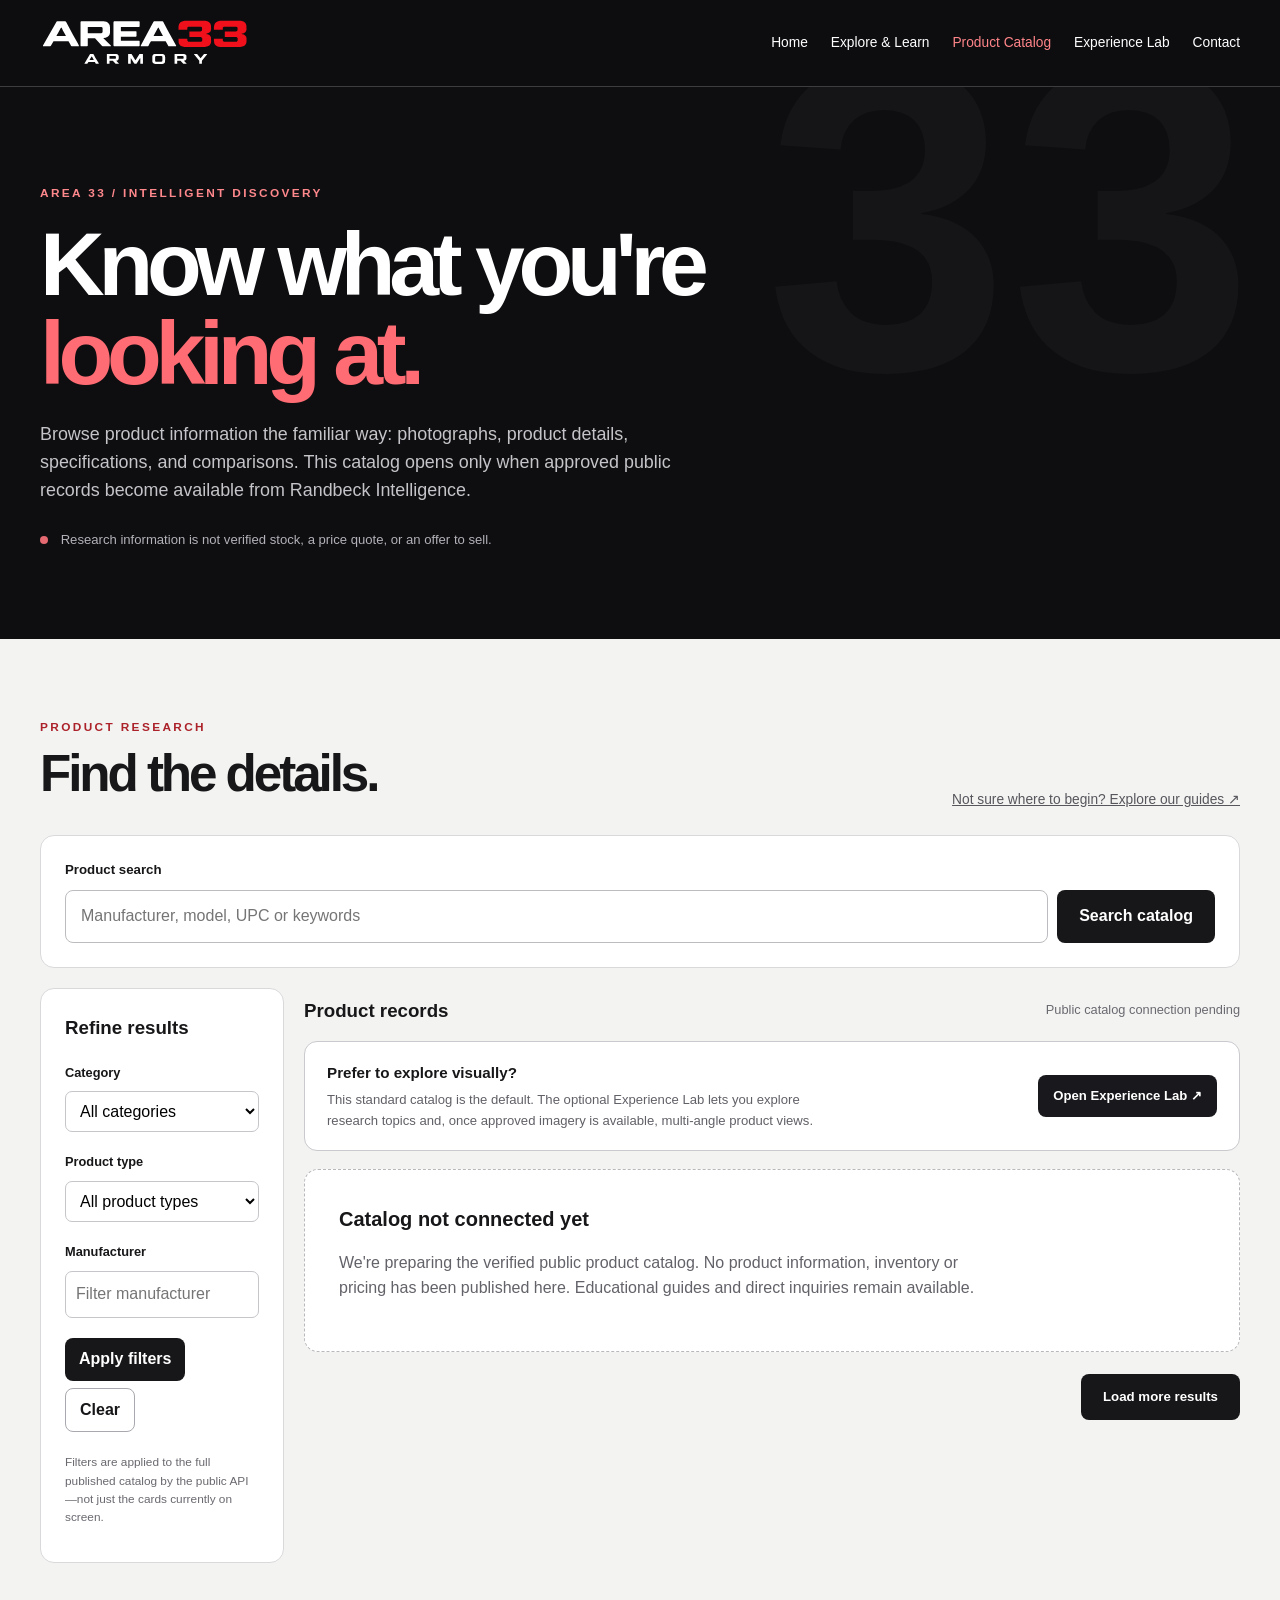
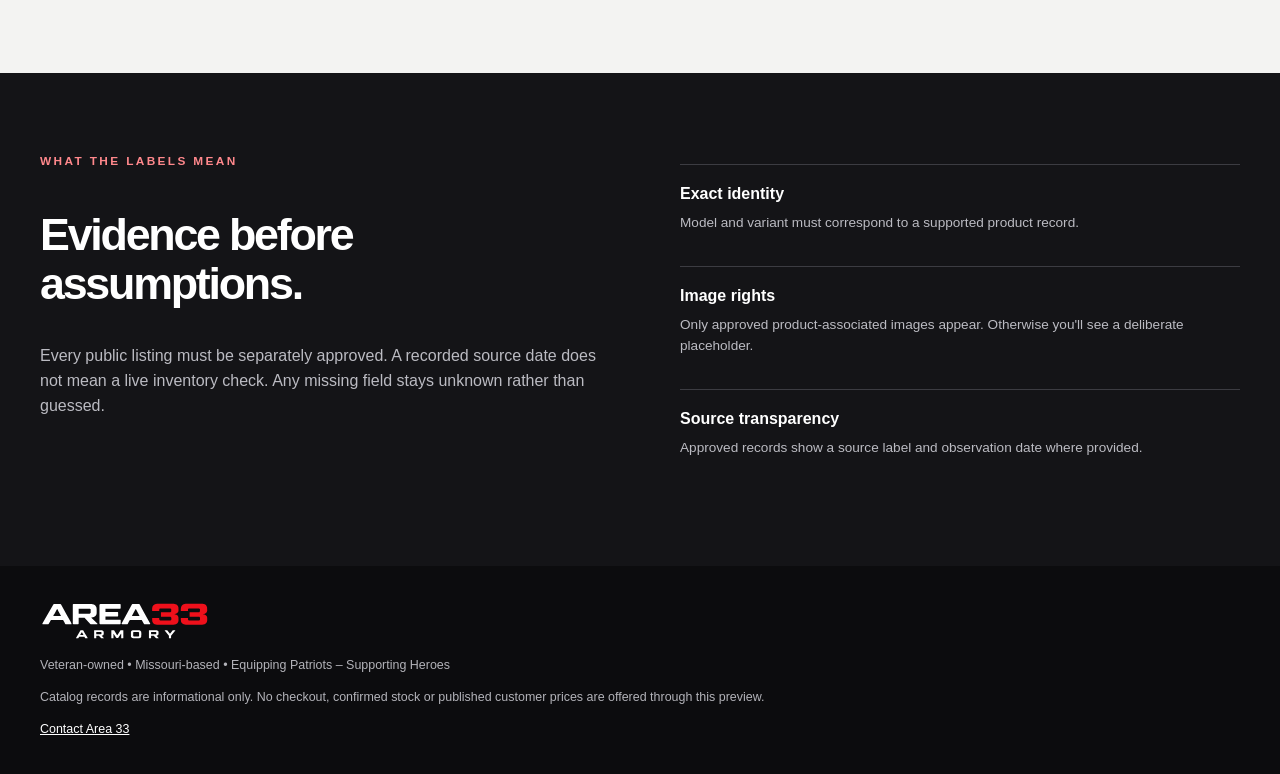
==== catalog.html @ 64154aa4 "Keep standard catalog default and make Experience Lab opt-in" ====
<!doctype html>
<html lang="en"><head><meta charset="utf-8"><meta name="viewport" content="width=device-width, initial-scale=1"><meta name="theme-color" content="#101013"><meta name="description" content="Area 33 Armory product catalog preview. Public product information will appear after source verification and approval."><title>Product Catalog | Area 33 Armory</title>
<link rel="stylesheet" href="assets/catalog.css"></head><body>
<a class="skip" href="#main">Skip to catalog</a>
<header class="site-header"><div class="shell nav"><a href="index.html" aria-label="Area 33 Armory home"><img src="assets/area33-logo-dark.svg" alt="Area 33 Armory" width="210" height="50"></a><nav aria-label="Primary"><a href="index.html">Home</a><a href="explore.html">Explore & Learn</a><a href="catalog.html" aria-current="page">Product Catalog</a><a href="experience-lab.html">Experience Lab</a><a href="index.html#contact">Contact</a></nav></div></header>
<main id="main"><section class="intro"><div class="shell"><span class="kicker">AREA 33 / INTELLIGENT DISCOVERY</span><h1>Know what you're <em>looking at.</em></h1><p>Browse product information the familiar way: photographs, product details, specifications, and comparisons. This catalog opens only when approved public records become available from Randbeck Intelligence.</p><div class="intro-foot"><span class="dot"></span> Research information is not verified stock, a price quote, or an offer to sell.</div></div></section>
<section class="shell workspace" aria-labelledby="browse-title"><div class="section-heading"><div><span class="kicker dark">PRODUCT RESEARCH</span><h2 id="browse-title">Find the details.</h2></div><a href="explore.html">Not sure where to begin? Explore our guides ↗</a></div>
<form id="catalog-form" class="search" role="search"><label for="query">Product search</label><div class="search-line"><input id="query" name="query" type="search" placeholder="Manufacturer, model, UPC or keywords" autocomplete="off"><button type="submit">Search catalog</button></div></form>
<div class="layout"><aside class="filters" aria-label="Catalog filters"><h3>Refine results</h3><label for="category">Category</label><select id="category"><option value="">All categories</option></select><label for="product-type">Product type</label><select id="product-type"><option value="">All product types</option><option value="complete">Complete product</option><option value="part">Part</option><option value="accessory">Accessory</option><option value="ammunition">Ammunition</option><option value="other">Other</option></select><label for="brand">Manufacturer</label><input id="brand" placeholder="Filter manufacturer"><div class="filter-actions"><button id="apply" type="button">Apply filters</button><button id="clear" type="button" class="plain">Clear</button></div><p class="tiny">Filters are applied to the full published catalog by the public API—not just the cards currently on screen.</p></aside>
<div class="results"><div class="result-top"><h3>Product records</h3><span id="coverage" class="muted">Connection pending</span></div>
<div class="mode-offer" aria-label="Optional interactive experience"><div><strong>Prefer to explore visually?</strong><p>This standard catalog is the default. The optional Experience Lab lets you explore research topics and, once approved imagery is available, multi-angle product views.</p></div><a href="experience-lab.html">Open Experience Lab ↗</a></div><div id="message" class="message" role="status" aria-live="polite"><strong>Catalog not connected yet</strong><p>Our product research interface is being prepared. No verified public catalog is available here yet. You can still explore educational guides or contact Area 33 with a product question.</p><a href="explore.html">Explore guides →</a></div>
<div id="grid" class="cards" aria-live="polite" hidden></div><div id="pagination" class="pagination" hidden><span id="page-label"></span><button id="next" type="button">Load more results</button></div></div></div>
</section><section id="compare" class="compare-section" hidden aria-labelledby="compare-title"><div class="shell"><div class="section-heading"><div><span class="kicker dark">FACTS SIDE BY SIDE</span><h2 id="compare-title">Compare products</h2></div><button id="reset-compare" type="button" class="plain">Clear comparison</button></div><div id="compare-content" class="compare-wrap" tabindex="0"></div></div></section>
<section class="trust"><div class="shell trust-grid"><div><span class="kicker">WHAT THE LABELS MEAN</span><h2>Evidence before assumptions.</h2><p>Every public listing must be separately approved. A recorded source date does not mean a live inventory check. Any missing field stays unknown rather than guessed.</p></div><div class="trust-points"><p><strong>Exact identity</strong><span>Model and variant must correspond to a supported product record.</span></p><p><strong>Image rights</strong><span>Only approved product-associated images appear. Otherwise you'll see a deliberate placeholder.</span></p><p><strong>Source transparency</strong><span>Approved records show a source label and observation date where provided.</span></p></div></div></section></main>
<dialog id="detail-dialog" aria-labelledby="detail-title"><div class="dialog-top"><span class="kicker dark">PRODUCT RESEARCH RECORD</span><button id="close-detail" type="button" aria-label="Close product detail">×</button></div><div id="detail-content"></div></dialog>
<footer><div class="shell"><img src="assets/area33-logo-dark.svg" alt="Area 33 Armory" width="170" height="41"><p>Veteran-owned • Missouri-based • Equipping Patriots – Supporting Heroes</p><p>Catalog records are informational only. No checkout, confirmed stock or published customer prices are offered through this preview.</p><a href="index.html#contact">Contact Area 33</a></div></footer>
<script src="assets/catalog.js" defer></script></body></html>
---- assets/catalog.css ----
:root{--bg:#f3f3f2;--ink:#171719;--muted:#696970;--line:#d9d9db;--red:#c72e34}*{box-sizing:border-box}body{margin:0;background:var(--bg);color:var(--ink);font:16px/1.55 Inter,"Segoe UI",Arial,sans-serif}a{color:inherit}button,input,select{font:inherit}button{cursor:pointer}button:disabled{cursor:not-allowed;opacity:.5}a:focus-visible,button:focus-visible,input:focus-visible,select:focus-visible{outline:3px solid var(--red);outline-offset:3px}.shell{width:min(1200px,calc(100% - 44px));margin:auto}.skip{position:absolute;top:-100px;z-index:100;background:#fff;padding:12px}.skip:focus{top:8px}.site-header{background:#0d0d10;color:#fff;border-bottom:1px solid #3d3d40}.nav{min-height:86px;display:flex;gap:24px;align-items:center;justify-content:space-between}.nav img{display:block;width:210px;height:auto}.nav nav{display:flex;gap:23px;flex-wrap:wrap;font-size:.86rem}.nav nav a{text-decoration:none}.nav nav a:hover,.nav nav a[aria-current=page]{color:#ff8589}.intro{background:#0e0e11;color:#fff;position:relative;overflow:hidden}.intro:after{content:"33";position:absolute;right:2%;top:-90px;color:#ffffff07;font-size:440px;line-height:1;font-weight:900;pointer-events:none}.intro .shell{position:relative;z-index:1;padding:93px 0 88px}.kicker{color:#ff888c;letter-spacing:.2em;font-size:.74rem;font-weight:850}.kicker.dark{color:#ac222a}.intro h1{font-size:clamp(3.4rem,7vw,6.8rem);line-height:1;letter-spacing:-.07em;margin:15px 0 22px;max-width:850px}.intro em{font-style:normal;color:#ff6c73}.intro p{color:#c5c5c9;max-width:660px;font-size:1.12rem}.intro-foot{font-size:.82rem;color:#b2b2b8;margin-top:26px}.dot{display:inline-block;width:8px;height:8px;border-radius:50%;background:#e56971;margin-right:9px}.workspace{padding:75px 0 110px}.section-heading{display:flex;justify-content:space-between;align-items:end;gap:28px;margin-bottom:25px}.section-heading h2{font-size:clamp(2rem,4vw,3.4rem);letter-spacing:-.06em;line-height:1.05;margin:9px 0}.section-heading>a{color:#56565c;font-size:.86rem;text-align:right}.search{padding:24px;background:#fff;border:1px solid var(--line);border-radius:14px;margin-bottom:20px}.search label{font-size:.83rem;font-weight:750;display:block;margin-bottom:9px}.search-line{display:flex;gap:9px}.search input{flex:1;min-width:0;border:1px solid #bcbcc0;border-radius:8px;padding:13px 15px}.search button,.filter-actions button,.pagination button,.compare-button{border:0;border-radius:8px;background:var(--ink);color:#fff;padding:13px 22px;font-weight:720}.search button:hover,.filter-actions button:hover,.pagination button:hover,.compare-button:hover{background:#3b3b41}.layout{display:grid;grid-template-columns:244px 1fr;align-items:start;gap:20px}.filters{display:grid;gap:9px;background:#fff;border:1px solid var(--line);border-radius:14px;padding:24px}.filters h3{margin:0 0 12px}.filters label{font-size:.8rem;font-weight:750}.filters select,.filters input{min-width:0;width:100%;border:1px solid #c5c5ca;border-radius:7px;padding:10px;background:#fff;margin-bottom:11px}.filter-actions{display:flex;flex-wrap:wrap;gap:7px}.filter-actions button{padding:9px 14px}.plain{border:1px solid #a8a8ae!important;border-radius:8px;background:transparent!important;color:inherit!important;padding:9px 14px}.tiny{font-size:.74rem;color:var(--muted)}.results{min-width:0}.result-top{display:flex;gap:14px;justify-content:space-between;align-items:center;padding:8px 0 16px}.result-top h3{margin:0}.muted{color:var(--muted);font-size:.8rem}.message{padding:34px;border:1px dashed #b7b7bc;border-radius:14px;background:#fff}.message strong{font-size:1.25rem}.message p{color:#626269;max-width:650px}.message a{font-weight:750;text-underline-offset:4px}.cards{display:grid;grid-template-columns:repeat(2,minmax(0,1fr));gap:17px}.product-card{border:1px solid var(--line);border-radius:14px;background:#fff;overflow:hidden;display:flex;flex-direction:column}.product-media{min-height:235px;background:linear-gradient(120deg,#242429,#111116);display:grid;place-items:center;position:relative}.product-media img{width:100%;height:235px;object-fit:contain;display:block}.product-media .placeholder{color:#dadade;text-align:center;font-weight:800;letter-spacing:.1em;font-size:1.1rem;padding:40px}.product-media small{position:absolute;bottom:11px;left:13px;font-size:.66rem;background:#121217e5;color:#fff;padding:5px 8px;border-radius:4px}.product-info{padding:23px;display:flex;flex:1;flex-direction:column}.product-info .type{font-size:.69rem;text-transform:uppercase;letter-spacing:.12em;color:#ae262e;font-weight:850}.product-info h4{font-size:1.25rem;line-height:1.22;margin:9px 0}.product-info .specs{font-size:.82rem;color:#55555a}.product-info .source{font-size:.75rem;color:#707077;margin-top:auto;padding-top:16px}.product-actions{display:flex;gap:8px;flex-wrap:wrap;margin-top:14px}.product-actions button{background:#161619;color:#fff;border:1px solid #161619;border-radius:7px;padding:9px 12px;font-size:.81rem}.product-actions button.secondary{background:#fff;color:#161619;border-color:#b4b4ba}.pagination{display:flex;align-items:center;justify-content:space-between;margin-top:22px;font-size:.83rem;gap:18px}.compare-section{padding:70px 0;background:#e7e7e8}.compare-wrap{overflow-x:auto;background:#fff;border-radius:13px;border:1px solid #cacacf}.compare-wrap table{border-collapse:collapse;width:100%;min-width:560px;font-size:.84rem}.compare-wrap td,.compare-wrap th{border-bottom:1px solid #e1e1e4;padding:14px;text-align:left;vertical-align:top}.compare-wrap th{background:#f4f4f4}.trust{background:#141417;color:#fff;padding:75px 0}.trust-grid{display:grid;grid-template-columns:1fr 1fr;gap:80px}.trust h2{font-size:clamp(2rem,3.5vw,3rem);line-height:1.08;letter-spacing:-.05em}.trust p{color:#bbbbc2}.trust-points p{border-top:1px solid #3c3c42;padding:17px 0;display:grid;gap:5px}.trust-points strong{color:#fff}.trust-points span{font-size:.85rem}footer{padding:35px 0;background:#0c0c0e;color:#b3b3b9;font-size:.78rem}footer img{display:block;margin-bottom:14px}footer a{color:#fff}dialog{border:0;border-radius:16px;width:min(720px,calc(100% - 26px));max-height:90vh;padding:28px;box-shadow:0 30px 100px #0008}dialog::backdrop{background:#000a}.dialog-top{display:flex;justify-content:space-between;align-items:center}.dialog-top button{border:1px solid #bcbcc0;border-radius:50%;background:#fff;font-size:1.5rem;width:40px;height:40px}.detail-list{display:grid;grid-template-columns:130px 1fr;gap:8px 15px}.detail-list dt{font-weight:750}.detail-list dd{margin:0}.detail-media{max-width:100%;max-height:310px;object-fit:contain;display:block;margin:15px auto}@media(max-width:900px){.layout{grid-template-columns:210px 1fr}.cards{grid-template-columns:1fr}.trust-grid{gap:30px}}@media(max-width:650px){.nav{padding:16px 0;flex-direction:column;align-items:start}.nav nav{gap:14px}.intro .shell{padding:62px 0}.intro h1{font-size:3.5rem}.section-heading{display:block}.section-heading>a{display:block;text-align:left;margin-top:14px}.workspace{padding:54px 0 75px}.layout,.trust-grid{grid-template-columns:1fr}.search-line{flex-direction:column}.cards{grid-template-columns:1fr}.filters{padding:19px}.detail-list{grid-template-columns:1fr}.detail-list dd{margin-bottom:10px}}@media(prefers-reduced-motion:reduce){*,*:before,*:after{scroll-behavior:auto!important}}
/* Default standard catalog with optional immersive entry */
.mode-offer{display:flex;gap:18px;align-items:center;justify-content:space-between;border:1px solid #c9c9ce;background:#fff;border-radius:13px;padding:19px 22px;margin-bottom:18px}.mode-offer strong{font-size:.95rem}.mode-offer p{margin:5px 0 0;font-size:.82rem;color:#606067;max-width:520px}.mode-offer>a{flex-shrink:0;background:#19191d;color:#fff;padding:11px 15px;text-decoration:none;border-radius:8px;font-weight:750;font-size:.82rem}.lab-product-link{display:inline-flex;align-items:center;border:1px solid #aaaab0;background:#fff;border-radius:7px;color:#19191d;text-decoration:none;padding:9px 12px;font-size:.81rem;font-weight:750}.lab-product-link:hover,.mode-offer>a:hover{outline:2px solid #bd2c35;outline-offset:2px}@media(max-width:660px){.mode-offer{flex-direction:column;align-items:flex-start}.mode-offer>a{width:100%;text-align:center}}
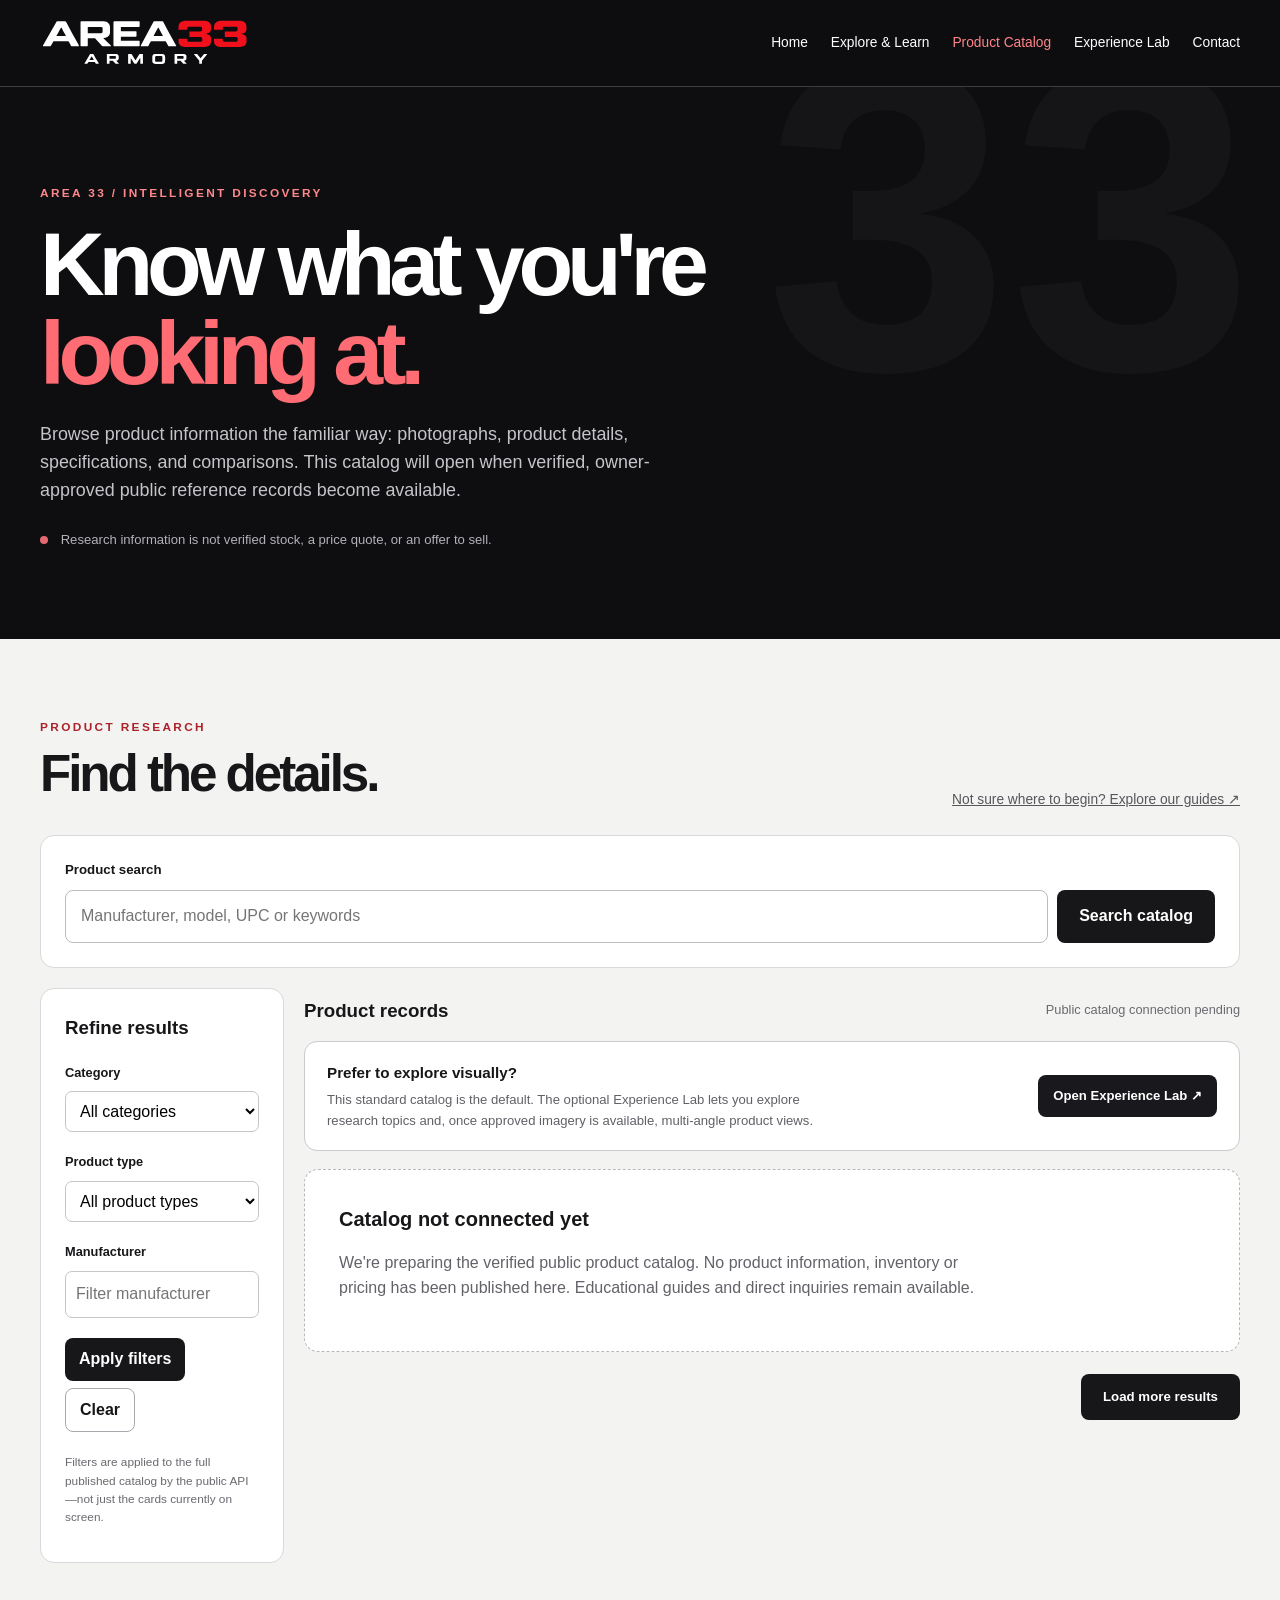
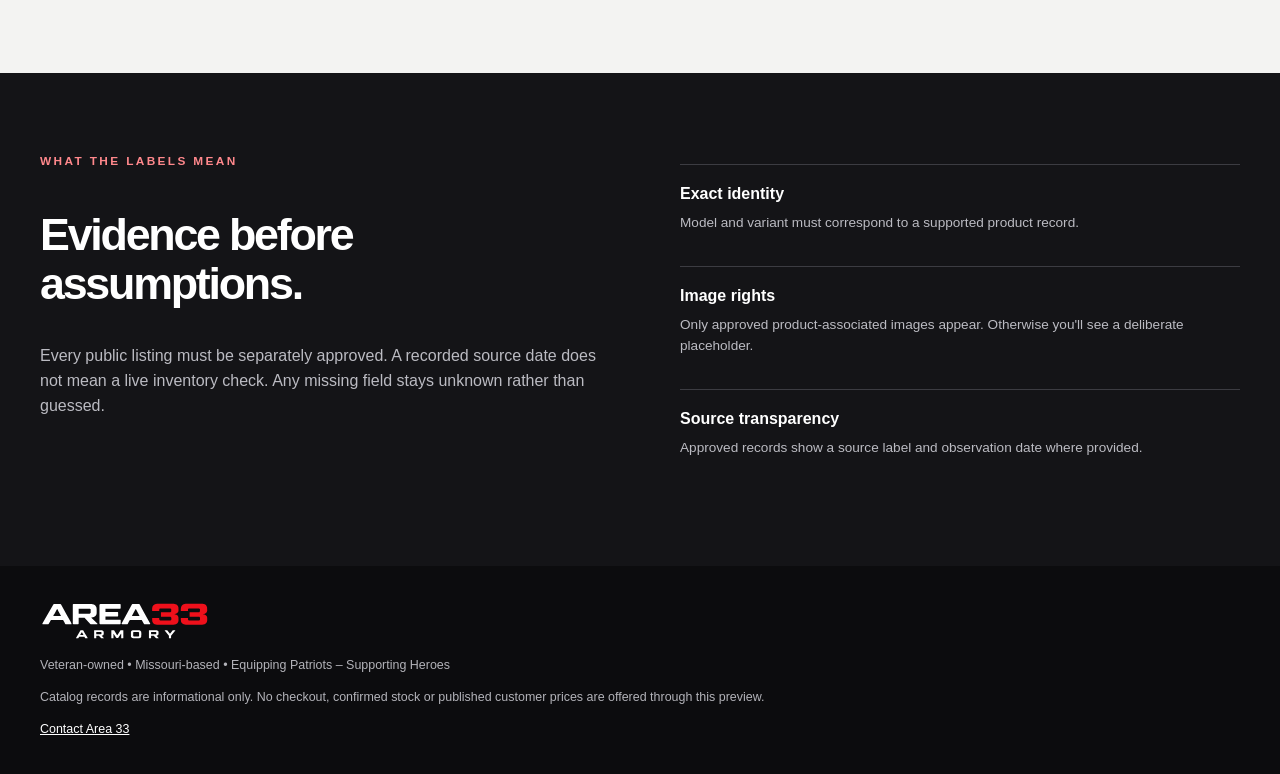
==== commit 5c77e868: "Area 33: build customer-facing GitHub site journey and contact page (development only)" ====
--- a/catalog.html
+++ b/catalog.html
@@ -2,16 +2,16 @@
 <html lang="en"><head><meta charset="utf-8"><meta name="viewport" content="width=device-width, initial-scale=1"><meta name="theme-color" content="#101013"><meta name="description" content="Area 33 Armory product catalog preview. Public product information will appear after source verification and approval."><title>Product Catalog | Area 33 Armory</title>
 <link rel="stylesheet" href="assets/catalog.css"></head><body>
 <a class="skip" href="#main">Skip to catalog</a>
-<header class="site-header"><div class="shell nav"><a href="index.html" aria-label="Area 33 Armory home"><img src="assets/area33-logo-dark.svg" alt="Area 33 Armory" width="210" height="50"></a><nav aria-label="Primary"><a href="index.html">Home</a><a href="explore.html">Explore & Learn</a><a href="catalog.html" aria-current="page">Product Catalog</a><a href="experience-lab.html">Experience Lab</a><a href="index.html#contact">Contact</a></nav></div></header>
-<main id="main"><section class="intro"><div class="shell"><span class="kicker">AREA 33 / INTELLIGENT DISCOVERY</span><h1>Know what you're <em>looking at.</em></h1><p>Browse product information the familiar way: photographs, product details, specifications, and comparisons. This catalog opens only when approved public records become available from Randbeck Intelligence.</p><div class="intro-foot"><span class="dot"></span> Research information is not verified stock, a price quote, or an offer to sell.</div></div></section>
+<header class="site-header"><div class="shell nav"><a href="index.html" aria-label="Area 33 Armory home"><img src="assets/area33-logo-dark.svg" alt="Area 33 Armory" width="210" height="50"></a><nav aria-label="Primary"><a href="index.html">Home</a><a href="explore.html">Explore & Learn</a><a href="catalog.html" aria-current="page">Product Catalog</a><a href="experience-lab.html">Experience Lab</a><a href="contact.html">Contact</a></nav></div></header>
+<main id="main"><section class="intro"><div class="shell"><span class="kicker">AREA 33 / INTELLIGENT DISCOVERY</span><h1>Know what you're <em>looking at.</em></h1><p>Browse product information the familiar way: photographs, product details, specifications, and comparisons. This catalog will open when verified, owner-approved public reference records become available.</p><div class="intro-foot"><span class="dot"></span> Research information is not verified stock, a price quote, or an offer to sell.</div></div></section>
 <section class="shell workspace" aria-labelledby="browse-title"><div class="section-heading"><div><span class="kicker dark">PRODUCT RESEARCH</span><h2 id="browse-title">Find the details.</h2></div><a href="explore.html">Not sure where to begin? Explore our guides ↗</a></div>
 <form id="catalog-form" class="search" role="search"><label for="query">Product search</label><div class="search-line"><input id="query" name="query" type="search" placeholder="Manufacturer, model, UPC or keywords" autocomplete="off"><button type="submit">Search catalog</button></div></form>
 <div class="layout"><aside class="filters" aria-label="Catalog filters"><h3>Refine results</h3><label for="category">Category</label><select id="category"><option value="">All categories</option></select><label for="product-type">Product type</label><select id="product-type"><option value="">All product types</option><option value="complete">Complete product</option><option value="part">Part</option><option value="accessory">Accessory</option><option value="ammunition">Ammunition</option><option value="other">Other</option></select><label for="brand">Manufacturer</label><input id="brand" placeholder="Filter manufacturer"><div class="filter-actions"><button id="apply" type="button">Apply filters</button><button id="clear" type="button" class="plain">Clear</button></div><p class="tiny">Filters are applied to the full published catalog by the public API—not just the cards currently on screen.</p></aside>
 <div class="results"><div class="result-top"><h3>Product records</h3><span id="coverage" class="muted">Connection pending</span></div>
 <div class="mode-offer" aria-label="Optional interactive experience"><div><strong>Prefer to explore visually?</strong><p>This standard catalog is the default. The optional Experience Lab lets you explore research topics and, once approved imagery is available, multi-angle product views.</p></div><a href="experience-lab.html">Open Experience Lab ↗</a></div><div id="message" class="message" role="status" aria-live="polite"><strong>Catalog not connected yet</strong><p>Our product research interface is being prepared. No verified public catalog is available here yet. You can still explore educational guides or contact Area 33 with a product question.</p><a href="explore.html">Explore guides →</a></div>
-<div id="grid" class="cards" aria-live="polite" hidden></div><div id="pagination" class="pagination" hidden><span id="page-label"></span><button id="next" type="button">Load more results</button></div></div></div>
+<p id="catalog-context" class="muted" hidden role="status"></p><div id="grid" class="cards" aria-live="polite" hidden></div><div id="pagination" class="pagination" hidden><span id="page-label"></span><button id="next" type="button">Load more results</button></div></div></div>
 </section><section id="compare" class="compare-section" hidden aria-labelledby="compare-title"><div class="shell"><div class="section-heading"><div><span class="kicker dark">FACTS SIDE BY SIDE</span><h2 id="compare-title">Compare products</h2></div><button id="reset-compare" type="button" class="plain">Clear comparison</button></div><div id="compare-content" class="compare-wrap" tabindex="0"></div></div></section>
 <section class="trust"><div class="shell trust-grid"><div><span class="kicker">WHAT THE LABELS MEAN</span><h2>Evidence before assumptions.</h2><p>Every public listing must be separately approved. A recorded source date does not mean a live inventory check. Any missing field stays unknown rather than guessed.</p></div><div class="trust-points"><p><strong>Exact identity</strong><span>Model and variant must correspond to a supported product record.</span></p><p><strong>Image rights</strong><span>Only approved product-associated images appear. Otherwise you'll see a deliberate placeholder.</span></p><p><strong>Source transparency</strong><span>Approved records show a source label and observation date where provided.</span></p></div></div></section></main>
 <dialog id="detail-dialog" aria-labelledby="detail-title"><div class="dialog-top"><span class="kicker dark">PRODUCT RESEARCH RECORD</span><button id="close-detail" type="button" aria-label="Close product detail">×</button></div><div id="detail-content"></div></dialog>
-<footer><div class="shell"><img src="assets/area33-logo-dark.svg" alt="Area 33 Armory" width="170" height="41"><p>Veteran-owned • Missouri-based • Equipping Patriots – Supporting Heroes</p><p>Catalog records are informational only. No checkout, confirmed stock or published customer prices are offered through this preview.</p><a href="index.html#contact">Contact Area 33</a></div></footer>
+<footer><div class="shell"><img src="assets/area33-logo-dark.svg" alt="Area 33 Armory" width="170" height="41"><p>Veteran-owned • Missouri-based • Equipping Patriots – Supporting Heroes</p><p>Catalog records are informational only. No checkout, confirmed stock or published customer prices are offered through this preview.</p><a href="contact.html">Contact Area 33</a></div></footer>
 <script src="assets/catalog.js" defer></script></body></html>
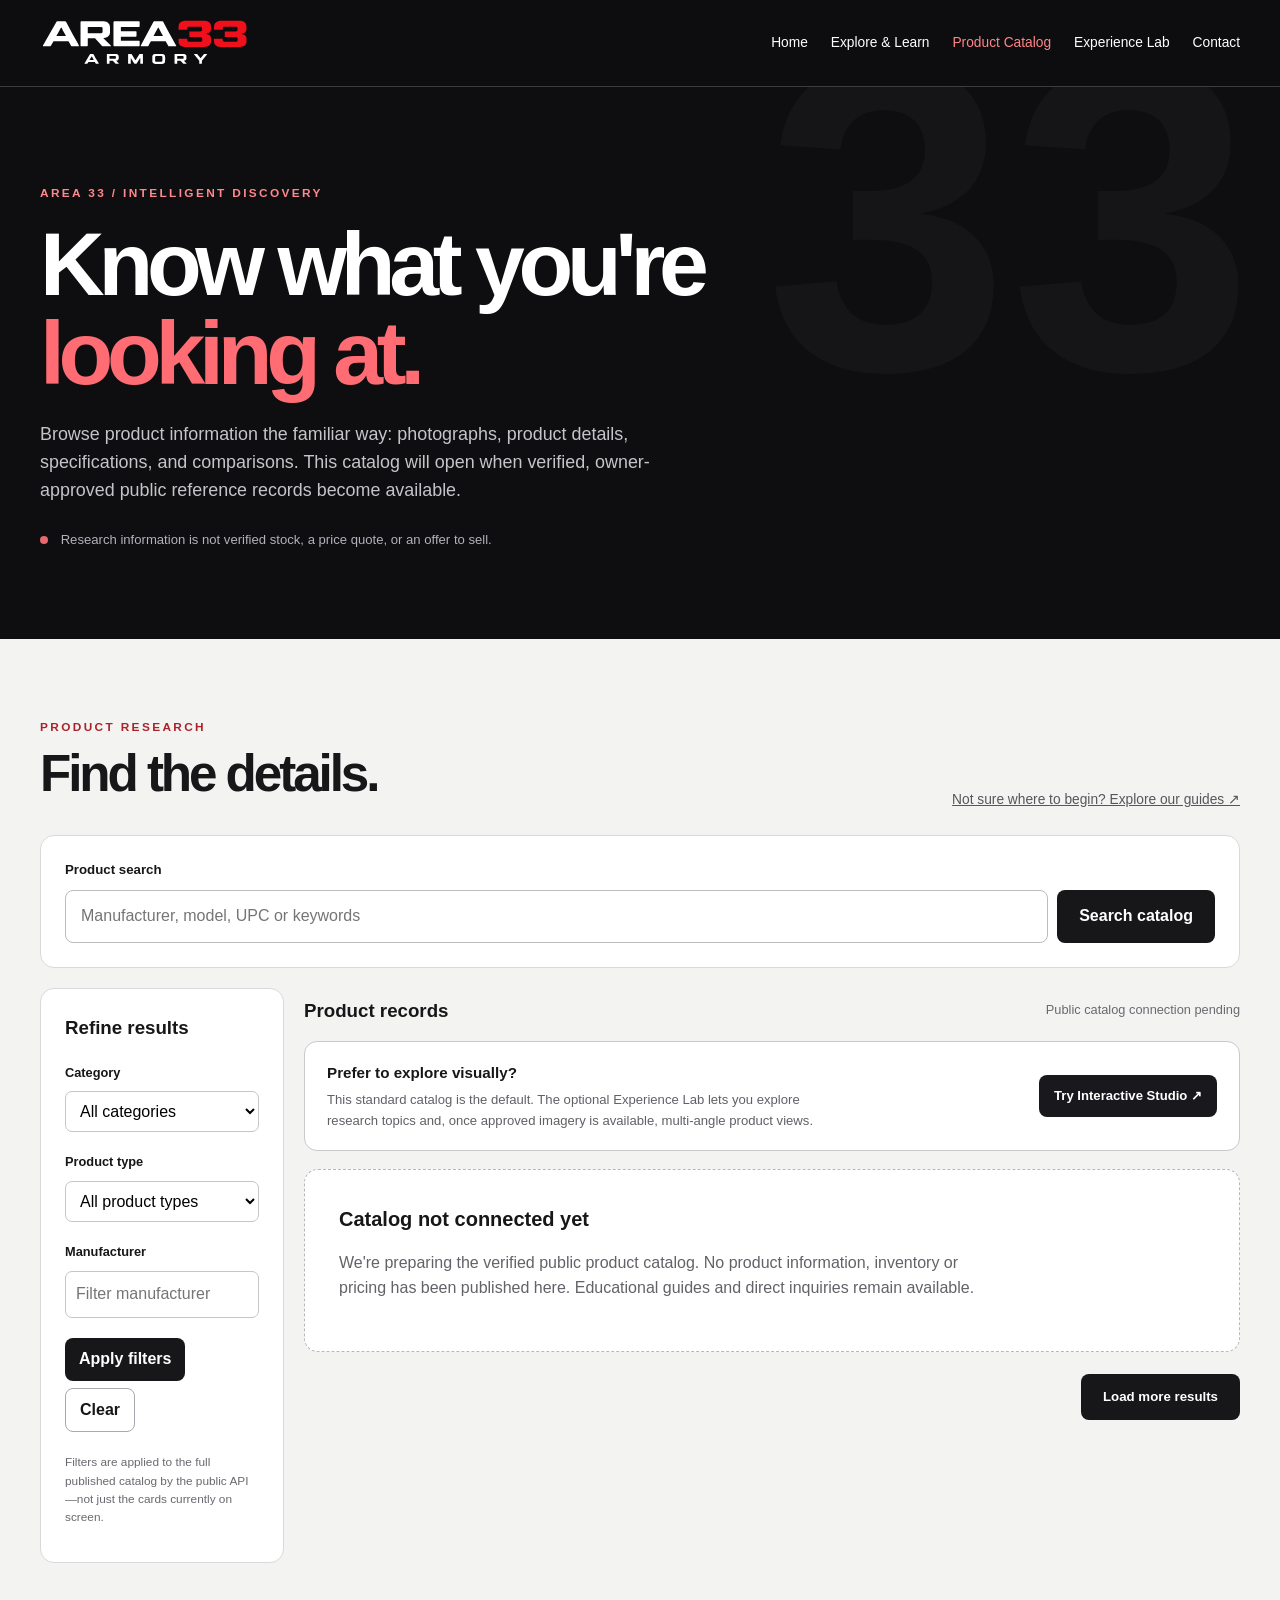
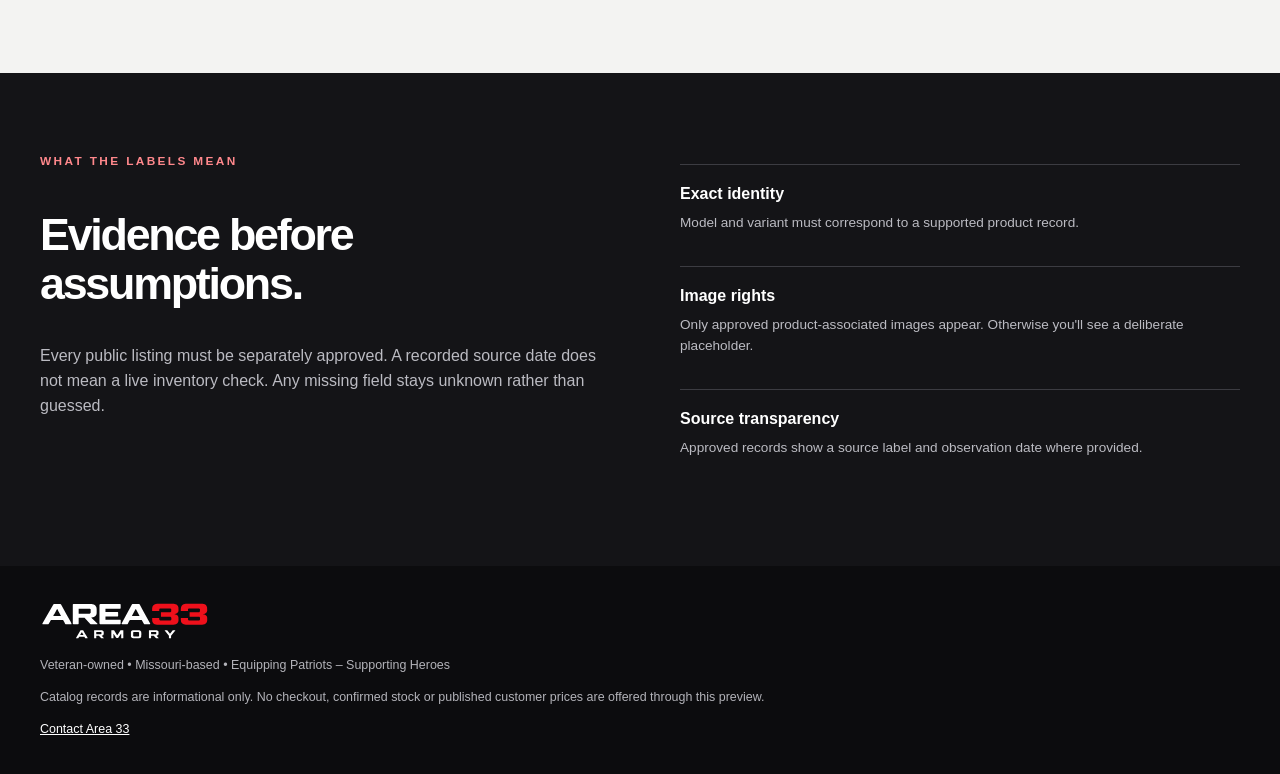
==== commit d086d425: "Center the Area 33 customer journey on Interactive Studio (development only)" ====
--- a/catalog.html
+++ b/catalog.html
@@ -8,7 +8,7 @@
 <form id="catalog-form" class="search" role="search"><label for="query">Product search</label><div class="search-line"><input id="query" name="query" type="search" placeholder="Manufacturer, model, UPC or keywords" autocomplete="off"><button type="submit">Search catalog</button></div></form>
 <div class="layout"><aside class="filters" aria-label="Catalog filters"><h3>Refine results</h3><label for="category">Category</label><select id="category"><option value="">All categories</option></select><label for="product-type">Product type</label><select id="product-type"><option value="">All product types</option><option value="complete">Complete product</option><option value="part">Part</option><option value="accessory">Accessory</option><option value="ammunition">Ammunition</option><option value="other">Other</option></select><label for="brand">Manufacturer</label><input id="brand" placeholder="Filter manufacturer"><div class="filter-actions"><button id="apply" type="button">Apply filters</button><button id="clear" type="button" class="plain">Clear</button></div><p class="tiny">Filters are applied to the full published catalog by the public API—not just the cards currently on screen.</p></aside>
 <div class="results"><div class="result-top"><h3>Product records</h3><span id="coverage" class="muted">Connection pending</span></div>
-<div class="mode-offer" aria-label="Optional interactive experience"><div><strong>Prefer to explore visually?</strong><p>This standard catalog is the default. The optional Experience Lab lets you explore research topics and, once approved imagery is available, multi-angle product views.</p></div><a href="experience-lab.html">Open Experience Lab ↗</a></div><div id="message" class="message" role="status" aria-live="polite"><strong>Catalog not connected yet</strong><p>Our product research interface is being prepared. No verified public catalog is available here yet. You can still explore educational guides or contact Area 33 with a product question.</p><a href="explore.html">Explore guides →</a></div>
+<div class="mode-offer" aria-label="Optional interactive experience"><div><strong>Prefer to explore visually?</strong><p>This standard catalog is the default. The optional Experience Lab lets you explore research topics and, once approved imagery is available, multi-angle product views.</p></div><a href="studio.html">Try Interactive Studio ↗</a></div><div id="message" class="message" role="status" aria-live="polite"><strong>Catalog not connected yet</strong><p>Our product research interface is being prepared. No verified public catalog is available here yet. You can still explore educational guides or contact Area 33 with a product question.</p><a href="explore.html">Explore guides →</a></div>
 <p id="catalog-context" class="muted" hidden role="status"></p><div id="grid" class="cards" aria-live="polite" hidden></div><div id="pagination" class="pagination" hidden><span id="page-label"></span><button id="next" type="button">Load more results</button></div></div></div>
 </section><section id="compare" class="compare-section" hidden aria-labelledby="compare-title"><div class="shell"><div class="section-heading"><div><span class="kicker dark">FACTS SIDE BY SIDE</span><h2 id="compare-title">Compare products</h2></div><button id="reset-compare" type="button" class="plain">Clear comparison</button></div><div id="compare-content" class="compare-wrap" tabindex="0"></div></div></section>
 <section class="trust"><div class="shell trust-grid"><div><span class="kicker">WHAT THE LABELS MEAN</span><h2>Evidence before assumptions.</h2><p>Every public listing must be separately approved. A recorded source date does not mean a live inventory check. Any missing field stays unknown rather than guessed.</p></div><div class="trust-points"><p><strong>Exact identity</strong><span>Model and variant must correspond to a supported product record.</span></p><p><strong>Image rights</strong><span>Only approved product-associated images appear. Otherwise you'll see a deliberate placeholder.</span></p><p><strong>Source transparency</strong><span>Approved records show a source label and observation date where provided.</span></p></div></div></section></main>
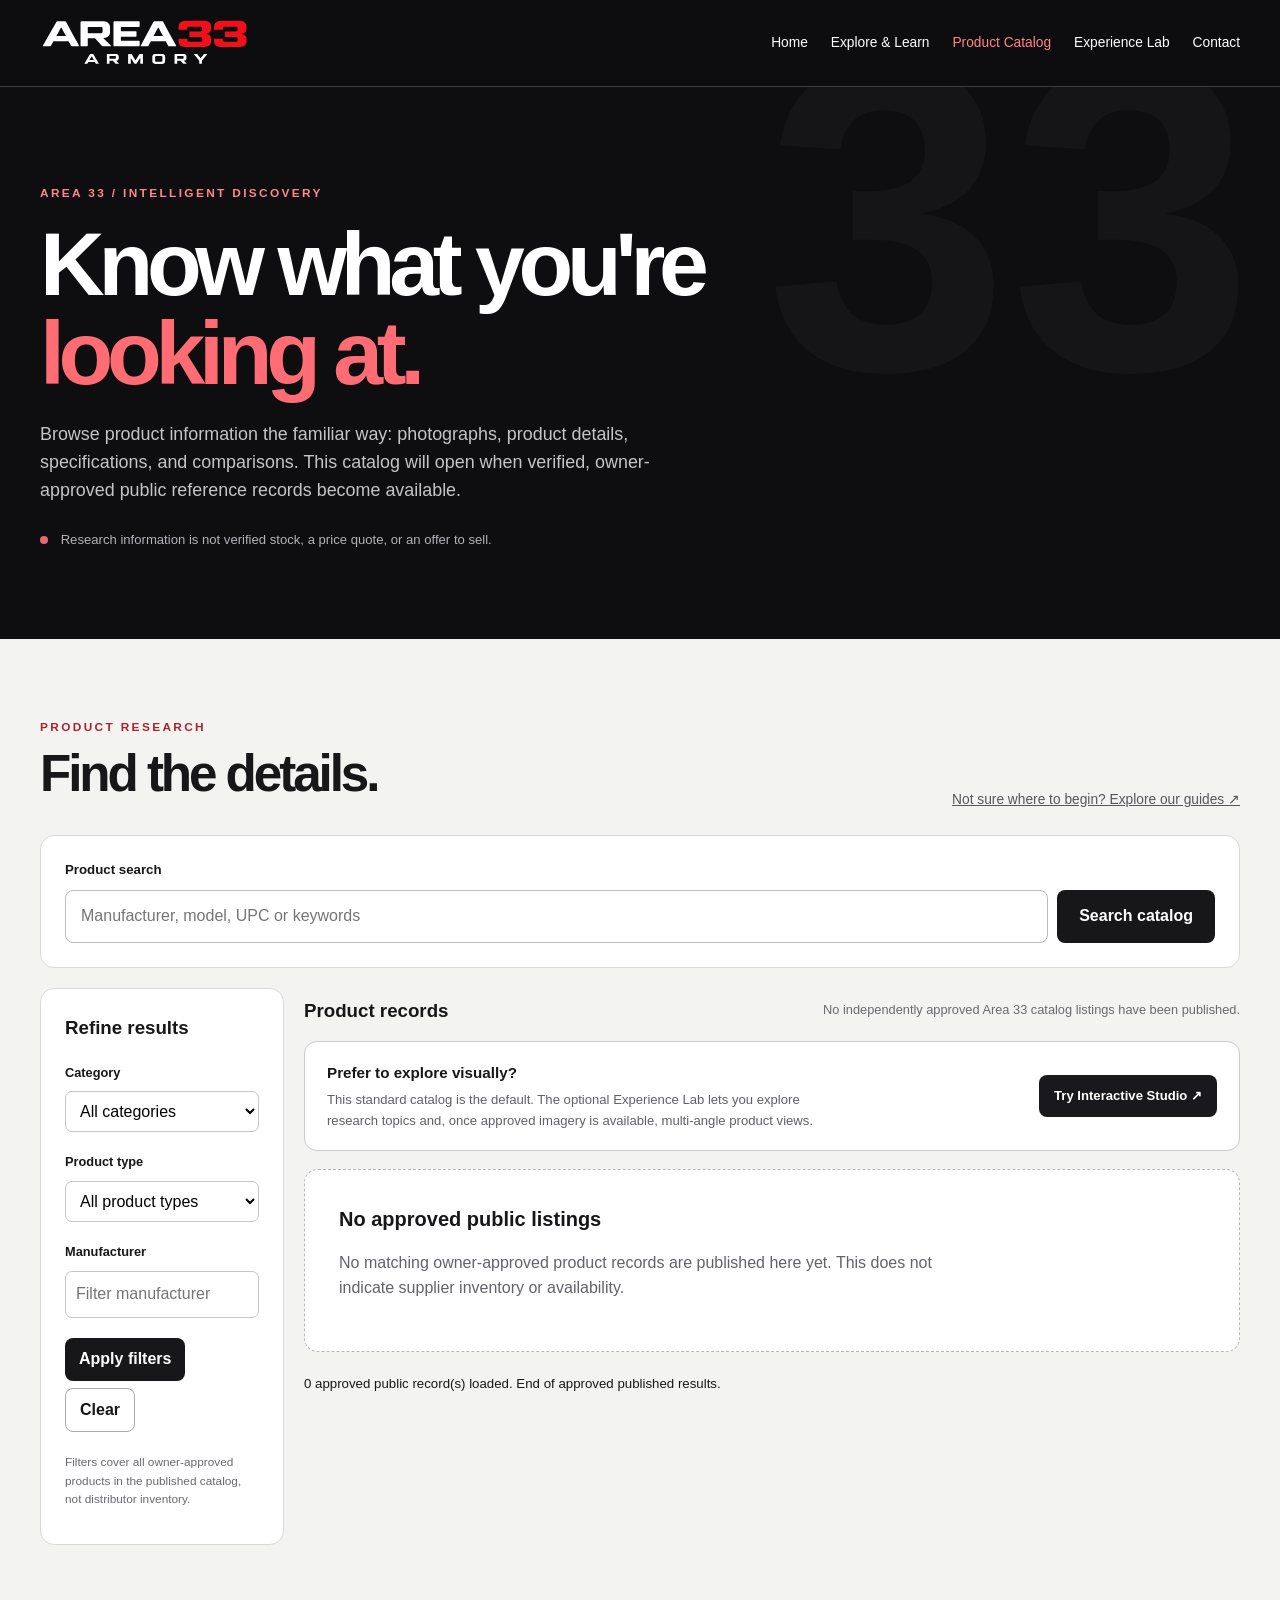
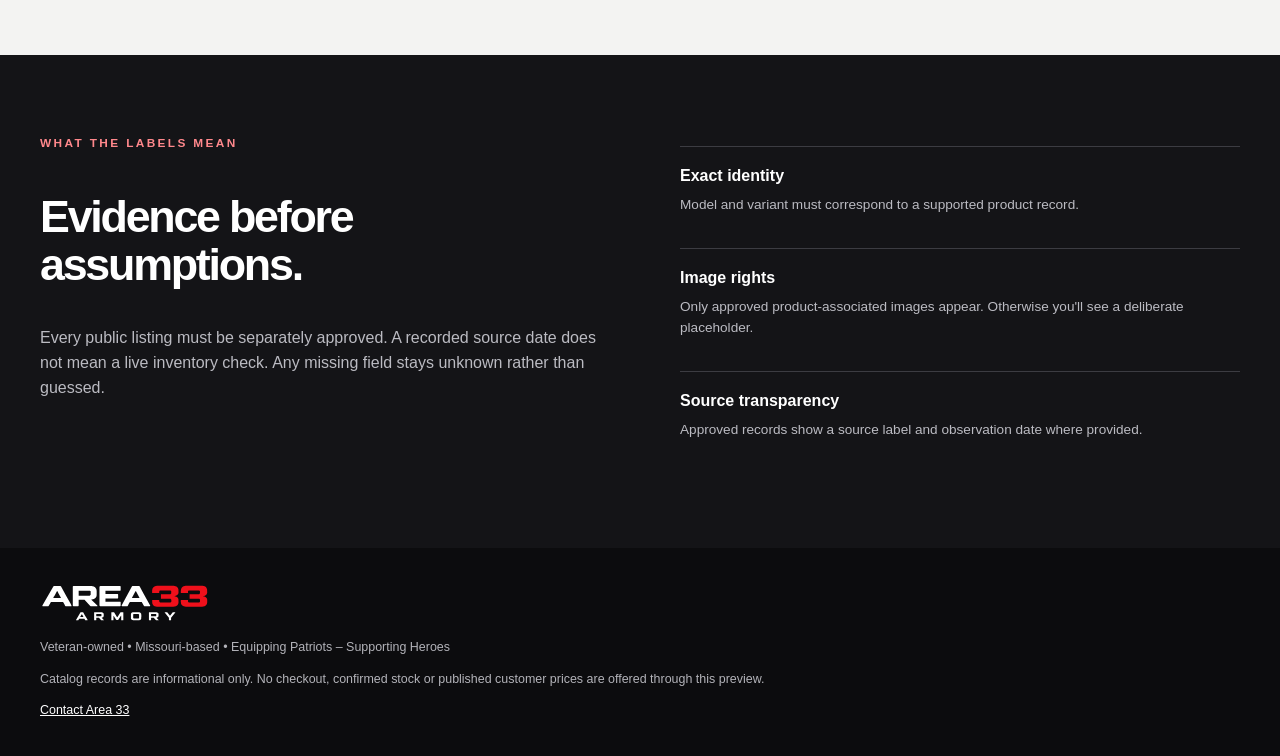
==== commit c55bc247: "Connect public catalog view to empty approved-only local manifest with full-set filtering" ====
--- a/catalog.html
+++ b/catalog.html
@@ -6,7 +6,7 @@
 <main id="main"><section class="intro"><div class="shell"><span class="kicker">AREA 33 / INTELLIGENT DISCOVERY</span><h1>Know what you're <em>looking at.</em></h1><p>Browse product information the familiar way: photographs, product details, specifications, and comparisons. This catalog will open when verified, owner-approved public reference records become available.</p><div class="intro-foot"><span class="dot"></span> Research information is not verified stock, a price quote, or an offer to sell.</div></div></section>
 <section class="shell workspace" aria-labelledby="browse-title"><div class="section-heading"><div><span class="kicker dark">PRODUCT RESEARCH</span><h2 id="browse-title">Find the details.</h2></div><a href="explore.html">Not sure where to begin? Explore our guides ↗</a></div>
 <form id="catalog-form" class="search" role="search"><label for="query">Product search</label><div class="search-line"><input id="query" name="query" type="search" placeholder="Manufacturer, model, UPC or keywords" autocomplete="off"><button type="submit">Search catalog</button></div></form>
-<div class="layout"><aside class="filters" aria-label="Catalog filters"><h3>Refine results</h3><label for="category">Category</label><select id="category"><option value="">All categories</option></select><label for="product-type">Product type</label><select id="product-type"><option value="">All product types</option><option value="complete">Complete product</option><option value="part">Part</option><option value="accessory">Accessory</option><option value="ammunition">Ammunition</option><option value="other">Other</option></select><label for="brand">Manufacturer</label><input id="brand" placeholder="Filter manufacturer"><div class="filter-actions"><button id="apply" type="button">Apply filters</button><button id="clear" type="button" class="plain">Clear</button></div><p class="tiny">Filters are applied to the full published catalog by the public API—not just the cards currently on screen.</p></aside>
+<div class="layout"><aside class="filters" aria-label="Catalog filters"><h3>Refine results</h3><label for="category">Category</label><select id="category"><option value="">All categories</option></select><label for="product-type">Product type</label><select id="product-type"><option value="">All product types</option><option value="complete">Complete product</option><option value="part">Part</option><option value="accessory">Accessory</option><option value="ammunition">Ammunition</option><option value="other">Other</option></select><label for="brand">Manufacturer</label><input id="brand" placeholder="Filter manufacturer"><div class="filter-actions"><button id="apply" type="button">Apply filters</button><button id="clear" type="button" class="plain">Clear</button></div><p class="tiny">Filters cover all owner-approved products in the published catalog, not distributor inventory.</p></aside>
 <div class="results"><div class="result-top"><h3>Product records</h3><span id="coverage" class="muted">Connection pending</span></div>
 <div class="mode-offer" aria-label="Optional interactive experience"><div><strong>Prefer to explore visually?</strong><p>This standard catalog is the default. The optional Experience Lab lets you explore research topics and, once approved imagery is available, multi-angle product views.</p></div><a href="studio.html">Try Interactive Studio ↗</a></div><div id="message" class="message" role="status" aria-live="polite"><strong>Catalog not connected yet</strong><p>Our product research interface is being prepared. No verified public catalog is available here yet. You can still explore educational guides or contact Area 33 with a product question.</p><a href="explore.html">Explore guides →</a></div>
 <p id="catalog-context" class="muted" hidden role="status"></p><div id="grid" class="cards" aria-live="polite" hidden></div><div id="pagination" class="pagination" hidden><span id="page-label"></span><button id="next" type="button">Load more results</button></div></div></div>
@@ -14,4 +14,4 @@
 <section class="trust"><div class="shell trust-grid"><div><span class="kicker">WHAT THE LABELS MEAN</span><h2>Evidence before assumptions.</h2><p>Every public listing must be separately approved. A recorded source date does not mean a live inventory check. Any missing field stays unknown rather than guessed.</p></div><div class="trust-points"><p><strong>Exact identity</strong><span>Model and variant must correspond to a supported product record.</span></p><p><strong>Image rights</strong><span>Only approved product-associated images appear. Otherwise you'll see a deliberate placeholder.</span></p><p><strong>Source transparency</strong><span>Approved records show a source label and observation date where provided.</span></p></div></div></section></main>
 <dialog id="detail-dialog" aria-labelledby="detail-title"><div class="dialog-top"><span class="kicker dark">PRODUCT RESEARCH RECORD</span><button id="close-detail" type="button" aria-label="Close product detail">×</button></div><div id="detail-content"></div></dialog>
 <footer><div class="shell"><img src="assets/area33-logo-dark.svg" alt="Area 33 Armory" width="170" height="41"><p>Veteran-owned • Missouri-based • Equipping Patriots – Supporting Heroes</p><p>Catalog records are informational only. No checkout, confirmed stock or published customer prices are offered through this preview.</p><a href="contact.html">Contact Area 33</a></div></footer>
-<script src="assets/catalog.js" defer></script></body></html>+<script type="module" src="assets/catalog.js"></script></body></html>
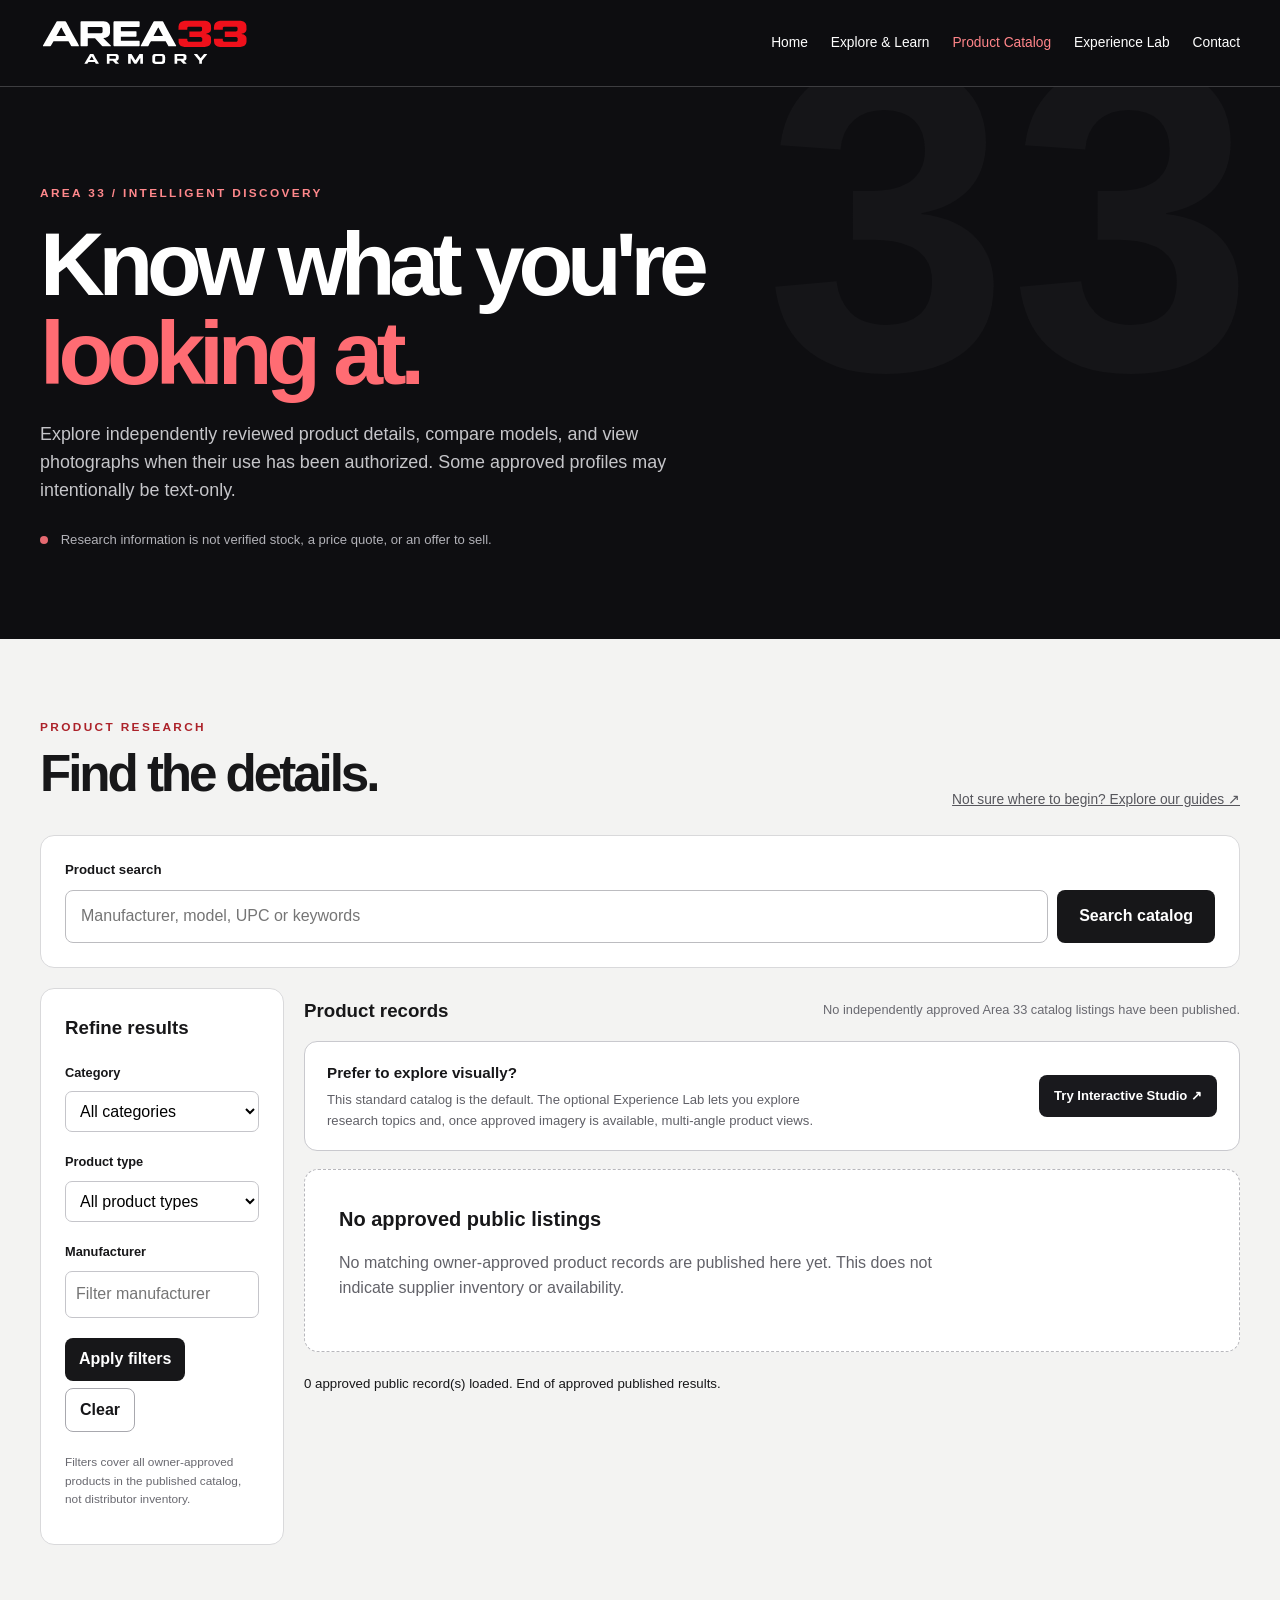
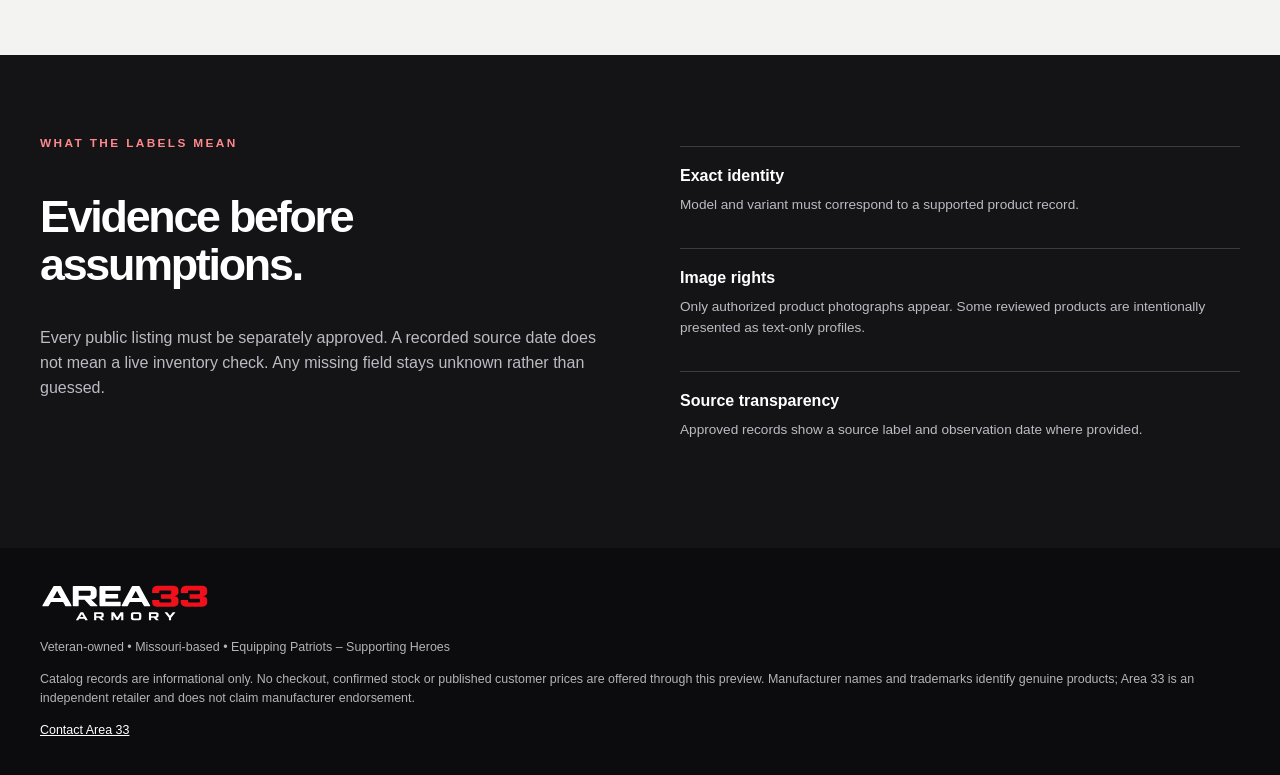
==== commit b5da85a4: "Explain text-first catalog and independent retailer attribution without suggesting image permissions" ====
--- a/catalog.html
+++ b/catalog.html
@@ -3,7 +3,7 @@
 <link rel="stylesheet" href="assets/catalog.css"></head><body>
 <a class="skip" href="#main">Skip to catalog</a>
 <header class="site-header"><div class="shell nav"><a href="index.html" aria-label="Area 33 Armory home"><img src="assets/area33-logo-dark.svg" alt="Area 33 Armory" width="210" height="50"></a><nav aria-label="Primary"><a href="index.html">Home</a><a href="explore.html">Explore & Learn</a><a href="catalog.html" aria-current="page">Product Catalog</a><a href="experience-lab.html">Experience Lab</a><a href="contact.html">Contact</a></nav></div></header>
-<main id="main"><section class="intro"><div class="shell"><span class="kicker">AREA 33 / INTELLIGENT DISCOVERY</span><h1>Know what you're <em>looking at.</em></h1><p>Browse product information the familiar way: photographs, product details, specifications, and comparisons. This catalog will open when verified, owner-approved public reference records become available.</p><div class="intro-foot"><span class="dot"></span> Research information is not verified stock, a price quote, or an offer to sell.</div></div></section>
+<main id="main"><section class="intro"><div class="shell"><span class="kicker">AREA 33 / INTELLIGENT DISCOVERY</span><h1>Know what you're <em>looking at.</em></h1><p>Explore independently reviewed product details, compare models, and view photographs when their use has been authorized. Some approved profiles may intentionally be text-only.</p><div class="intro-foot"><span class="dot"></span> Research information is not verified stock, a price quote, or an offer to sell.</div></div></section>
 <section class="shell workspace" aria-labelledby="browse-title"><div class="section-heading"><div><span class="kicker dark">PRODUCT RESEARCH</span><h2 id="browse-title">Find the details.</h2></div><a href="explore.html">Not sure where to begin? Explore our guides ↗</a></div>
 <form id="catalog-form" class="search" role="search"><label for="query">Product search</label><div class="search-line"><input id="query" name="query" type="search" placeholder="Manufacturer, model, UPC or keywords" autocomplete="off"><button type="submit">Search catalog</button></div></form>
 <div class="layout"><aside class="filters" aria-label="Catalog filters"><h3>Refine results</h3><label for="category">Category</label><select id="category"><option value="">All categories</option></select><label for="product-type">Product type</label><select id="product-type"><option value="">All product types</option><option value="complete">Complete product</option><option value="part">Part</option><option value="accessory">Accessory</option><option value="ammunition">Ammunition</option><option value="other">Other</option></select><label for="brand">Manufacturer</label><input id="brand" placeholder="Filter manufacturer"><div class="filter-actions"><button id="apply" type="button">Apply filters</button><button id="clear" type="button" class="plain">Clear</button></div><p class="tiny">Filters cover all owner-approved products in the published catalog, not distributor inventory.</p></aside>
@@ -11,7 +11,7 @@
 <div class="mode-offer" aria-label="Optional interactive experience"><div><strong>Prefer to explore visually?</strong><p>This standard catalog is the default. The optional Experience Lab lets you explore research topics and, once approved imagery is available, multi-angle product views.</p></div><a href="studio.html">Try Interactive Studio ↗</a></div><div id="message" class="message" role="status" aria-live="polite"><strong>Catalog not connected yet</strong><p>Our product research interface is being prepared. No verified public catalog is available here yet. You can still explore educational guides or contact Area 33 with a product question.</p><a href="explore.html">Explore guides →</a></div>
 <p id="catalog-context" class="muted" hidden role="status"></p><div id="grid" class="cards" aria-live="polite" hidden></div><div id="pagination" class="pagination" hidden><span id="page-label"></span><button id="next" type="button">Load more results</button></div></div></div>
 </section><section id="compare" class="compare-section" hidden aria-labelledby="compare-title"><div class="shell"><div class="section-heading"><div><span class="kicker dark">FACTS SIDE BY SIDE</span><h2 id="compare-title">Compare products</h2></div><button id="reset-compare" type="button" class="plain">Clear comparison</button></div><div id="compare-content" class="compare-wrap" tabindex="0"></div></div></section>
-<section class="trust"><div class="shell trust-grid"><div><span class="kicker">WHAT THE LABELS MEAN</span><h2>Evidence before assumptions.</h2><p>Every public listing must be separately approved. A recorded source date does not mean a live inventory check. Any missing field stays unknown rather than guessed.</p></div><div class="trust-points"><p><strong>Exact identity</strong><span>Model and variant must correspond to a supported product record.</span></p><p><strong>Image rights</strong><span>Only approved product-associated images appear. Otherwise you'll see a deliberate placeholder.</span></p><p><strong>Source transparency</strong><span>Approved records show a source label and observation date where provided.</span></p></div></div></section></main>
+<section class="trust"><div class="shell trust-grid"><div><span class="kicker">WHAT THE LABELS MEAN</span><h2>Evidence before assumptions.</h2><p>Every public listing must be separately approved. A recorded source date does not mean a live inventory check. Any missing field stays unknown rather than guessed.</p></div><div class="trust-points"><p><strong>Exact identity</strong><span>Model and variant must correspond to a supported product record.</span></p><p><strong>Image rights</strong><span>Only authorized product photographs appear. Some reviewed products are intentionally presented as text-only profiles.</span></p><p><strong>Source transparency</strong><span>Approved records show a source label and observation date where provided.</span></p></div></div></section></main>
 <dialog id="detail-dialog" aria-labelledby="detail-title"><div class="dialog-top"><span class="kicker dark">PRODUCT RESEARCH RECORD</span><button id="close-detail" type="button" aria-label="Close product detail">×</button></div><div id="detail-content"></div></dialog>
-<footer><div class="shell"><img src="assets/area33-logo-dark.svg" alt="Area 33 Armory" width="170" height="41"><p>Veteran-owned • Missouri-based • Equipping Patriots – Supporting Heroes</p><p>Catalog records are informational only. No checkout, confirmed stock or published customer prices are offered through this preview.</p><a href="contact.html">Contact Area 33</a></div></footer>
+<footer><div class="shell"><img src="assets/area33-logo-dark.svg" alt="Area 33 Armory" width="170" height="41"><p>Veteran-owned • Missouri-based • Equipping Patriots – Supporting Heroes</p><p>Catalog records are informational only. No checkout, confirmed stock or published customer prices are offered through this preview. Manufacturer names and trademarks identify genuine products; Area 33 is an independent retailer and does not claim manufacturer endorsement.</p><a href="contact.html">Contact Area 33</a></div></footer>
 <script type="module" src="assets/catalog.js"></script></body></html>
--- a/assets/catalog.css
+++ b/assets/catalog.css
@@ -1,3 +1,11 @@
 :root{--bg:#f3f3f2;--ink:#171719;--muted:#696970;--line:#d9d9db;--red:#c72e34}*{box-sizing:border-box}body{margin:0;background:var(--bg);color:var(--ink);font:16px/1.55 Inter,"Segoe UI",Arial,sans-serif}a{color:inherit}button,input,select{font:inherit}button{cursor:pointer}button:disabled{cursor:not-allowed;opacity:.5}a:focus-visible,button:focus-visible,input:focus-visible,select:focus-visible{outline:3px solid var(--red);outline-offset:3px}.shell{width:min(1200px,calc(100% - 44px));margin:auto}.skip{position:absolute;top:-100px;z-index:100;background:#fff;padding:12px}.skip:focus{top:8px}.site-header{background:#0d0d10;color:#fff;border-bottom:1px solid #3d3d40}.nav{min-height:86px;display:flex;gap:24px;align-items:center;justify-content:space-between}.nav img{display:block;width:210px;height:auto}.nav nav{display:flex;gap:23px;flex-wrap:wrap;font-size:.86rem}.nav nav a{text-decoration:none}.nav nav a:hover,.nav nav a[aria-current=page]{color:#ff8589}.intro{background:#0e0e11;color:#fff;position:relative;overflow:hidden}.intro:after{content:"33";position:absolute;right:2%;top:-90px;color:#ffffff07;font-size:440px;line-height:1;font-weight:900;pointer-events:none}.intro .shell{position:relative;z-index:1;padding:93px 0 88px}.kicker{color:#ff888c;letter-spacing:.2em;font-size:.74rem;font-weight:850}.kicker.dark{color:#ac222a}.intro h1{font-size:clamp(3.4rem,7vw,6.8rem);line-height:1;letter-spacing:-.07em;margin:15px 0 22px;max-width:850px}.intro em{font-style:normal;color:#ff6c73}.intro p{color:#c5c5c9;max-width:660px;font-size:1.12rem}.intro-foot{font-size:.82rem;color:#b2b2b8;margin-top:26px}.dot{display:inline-block;width:8px;height:8px;border-radius:50%;background:#e56971;margin-right:9px}.workspace{padding:75px 0 110px}.section-heading{display:flex;justify-content:space-between;align-items:end;gap:28px;margin-bottom:25px}.section-heading h2{font-size:clamp(2rem,4vw,3.4rem);letter-spacing:-.06em;line-height:1.05;margin:9px 0}.section-heading>a{color:#56565c;font-size:.86rem;text-align:right}.search{padding:24px;background:#fff;border:1px solid var(--line);border-radius:14px;margin-bottom:20px}.search label{font-size:.83rem;font-weight:750;display:block;margin-bottom:9px}.search-line{display:flex;gap:9px}.search input{flex:1;min-width:0;border:1px solid #bcbcc0;border-radius:8px;padding:13px 15px}.search button,.filter-actions button,.pagination button,.compare-button{border:0;border-radius:8px;background:var(--ink);color:#fff;padding:13px 22px;font-weight:720}.search button:hover,.filter-actions button:hover,.pagination button:hover,.compare-button:hover{background:#3b3b41}.layout{display:grid;grid-template-columns:244px 1fr;align-items:start;gap:20px}.filters{display:grid;gap:9px;background:#fff;border:1px solid var(--line);border-radius:14px;padding:24px}.filters h3{margin:0 0 12px}.filters label{font-size:.8rem;font-weight:750}.filters select,.filters input{min-width:0;width:100%;border:1px solid #c5c5ca;border-radius:7px;padding:10px;background:#fff;margin-bottom:11px}.filter-actions{display:flex;flex-wrap:wrap;gap:7px}.filter-actions button{padding:9px 14px}.plain{border:1px solid #a8a8ae!important;border-radius:8px;background:transparent!important;color:inherit!important;padding:9px 14px}.tiny{font-size:.74rem;color:var(--muted)}.results{min-width:0}.result-top{display:flex;gap:14px;justify-content:space-between;align-items:center;padding:8px 0 16px}.result-top h3{margin:0}.muted{color:var(--muted);font-size:.8rem}.message{padding:34px;border:1px dashed #b7b7bc;border-radius:14px;background:#fff}.message strong{font-size:1.25rem}.message p{color:#626269;max-width:650px}.message a{font-weight:750;text-underline-offset:4px}.cards{display:grid;grid-template-columns:repeat(2,minmax(0,1fr));gap:17px}.product-card{border:1px solid var(--line);border-radius:14px;background:#fff;overflow:hidden;display:flex;flex-direction:column}.product-media{min-height:235px;background:linear-gradient(120deg,#242429,#111116);display:grid;place-items:center;position:relative}.product-media img{width:100%;height:235px;object-fit:contain;display:block}.product-media .placeholder{color:#dadade;text-align:center;font-weight:800;letter-spacing:.1em;font-size:1.1rem;padding:40px}.product-media small{position:absolute;bottom:11px;left:13px;font-size:.66rem;background:#121217e5;color:#fff;padding:5px 8px;border-radius:4px}.product-info{padding:23px;display:flex;flex:1;flex-direction:column}.product-info .type{font-size:.69rem;text-transform:uppercase;letter-spacing:.12em;color:#ae262e;font-weight:850}.product-info h4{font-size:1.25rem;line-height:1.22;margin:9px 0}.product-info .specs{font-size:.82rem;color:#55555a}.product-info .source{font-size:.75rem;color:#707077;margin-top:auto;padding-top:16px}.product-actions{display:flex;gap:8px;flex-wrap:wrap;margin-top:14px}.product-actions button{background:#161619;color:#fff;border:1px solid #161619;border-radius:7px;padding:9px 12px;font-size:.81rem}.product-actions button.secondary{background:#fff;color:#161619;border-color:#b4b4ba}.pagination{display:flex;align-items:center;justify-content:space-between;margin-top:22px;font-size:.83rem;gap:18px}.compare-section{padding:70px 0;background:#e7e7e8}.compare-wrap{overflow-x:auto;background:#fff;border-radius:13px;border:1px solid #cacacf}.compare-wrap table{border-collapse:collapse;width:100%;min-width:560px;font-size:.84rem}.compare-wrap td,.compare-wrap th{border-bottom:1px solid #e1e1e4;padding:14px;text-align:left;vertical-align:top}.compare-wrap th{background:#f4f4f4}.trust{background:#141417;color:#fff;padding:75px 0}.trust-grid{display:grid;grid-template-columns:1fr 1fr;gap:80px}.trust h2{font-size:clamp(2rem,3.5vw,3rem);line-height:1.08;letter-spacing:-.05em}.trust p{color:#bbbbc2}.trust-points p{border-top:1px solid #3c3c42;padding:17px 0;display:grid;gap:5px}.trust-points strong{color:#fff}.trust-points span{font-size:.85rem}footer{padding:35px 0;background:#0c0c0e;color:#b3b3b9;font-size:.78rem}footer img{display:block;margin-bottom:14px}footer a{color:#fff}dialog{border:0;border-radius:16px;width:min(720px,calc(100% - 26px));max-height:90vh;padding:28px;box-shadow:0 30px 100px #0008}dialog::backdrop{background:#000a}.dialog-top{display:flex;justify-content:space-between;align-items:center}.dialog-top button{border:1px solid #bcbcc0;border-radius:50%;background:#fff;font-size:1.5rem;width:40px;height:40px}.detail-list{display:grid;grid-template-columns:130px 1fr;gap:8px 15px}.detail-list dt{font-weight:750}.detail-list dd{margin:0}.detail-media{max-width:100%;max-height:310px;object-fit:contain;display:block;margin:15px auto}@media(max-width:900px){.layout{grid-template-columns:210px 1fr}.cards{grid-template-columns:1fr}.trust-grid{gap:30px}}@media(max-width:650px){.nav{padding:16px 0;flex-direction:column;align-items:start}.nav nav{gap:14px}.intro .shell{padding:62px 0}.intro h1{font-size:3.5rem}.section-heading{display:block}.section-heading>a{display:block;text-align:left;margin-top:14px}.workspace{padding:54px 0 75px}.layout,.trust-grid{grid-template-columns:1fr}.search-line{flex-direction:column}.cards{grid-template-columns:1fr}.filters{padding:19px}.detail-list{grid-template-columns:1fr}.detail-list dd{margin-bottom:10px}}@media(prefers-reduced-motion:reduce){*,*:before,*:after{scroll-behavior:auto!important}}
 /* Default standard catalog with optional immersive entry */
 .mode-offer{display:flex;gap:18px;align-items:center;justify-content:space-between;border:1px solid #c9c9ce;background:#fff;border-radius:13px;padding:19px 22px;margin-bottom:18px}.mode-offer strong{font-size:.95rem}.mode-offer p{margin:5px 0 0;font-size:.82rem;color:#606067;max-width:520px}.mode-offer>a{flex-shrink:0;background:#19191d;color:#fff;padding:11px 15px;text-decoration:none;border-radius:8px;font-weight:750;font-size:.82rem}.lab-product-link{display:inline-flex;align-items:center;border:1px solid #aaaab0;background:#fff;border-radius:7px;color:#19191d;text-decoration:none;padding:9px 12px;font-size:.81rem;font-weight:750}.lab-product-link:hover,.mode-offer>a:hover{outline:2px solid #bd2c35;outline-offset:2px}@media(max-width:660px){.mode-offer{flex-direction:column;align-items:flex-start}.mode-offer>a{width:100%;text-align:center}}
+
+/* Text-first public product records: deliberately no unlicensed photo/brand graphic. */
+.product-media.text-first{display:flex;flex-direction:column;justify-content:center;align-items:flex-start;gap:12px;
+  padding:36px 30px;background:#f4f4f5;border-bottom:1px solid #d9d9de;color:#1a1a20;min-height:235px}
+.product-media.text-first .text-first-eyebrow{font-size:.68rem;letter-spacing:.15em;text-transform:uppercase;color:#7a2631;font-weight:800}
+.product-media.text-first .text-first-brand{font-size:clamp(1.12rem,2vw,1.65rem);font-weight:850;line-height:1.13;letter-spacing:-.04em;overflow-wrap:anywhere}
+.product-media.text-first .text-first-model{color:#56565e;font-size:.9rem;overflow-wrap:anywhere}
+.product-media.text-first small{background:#e7e7e9;color:#303039;border-radius:4px}
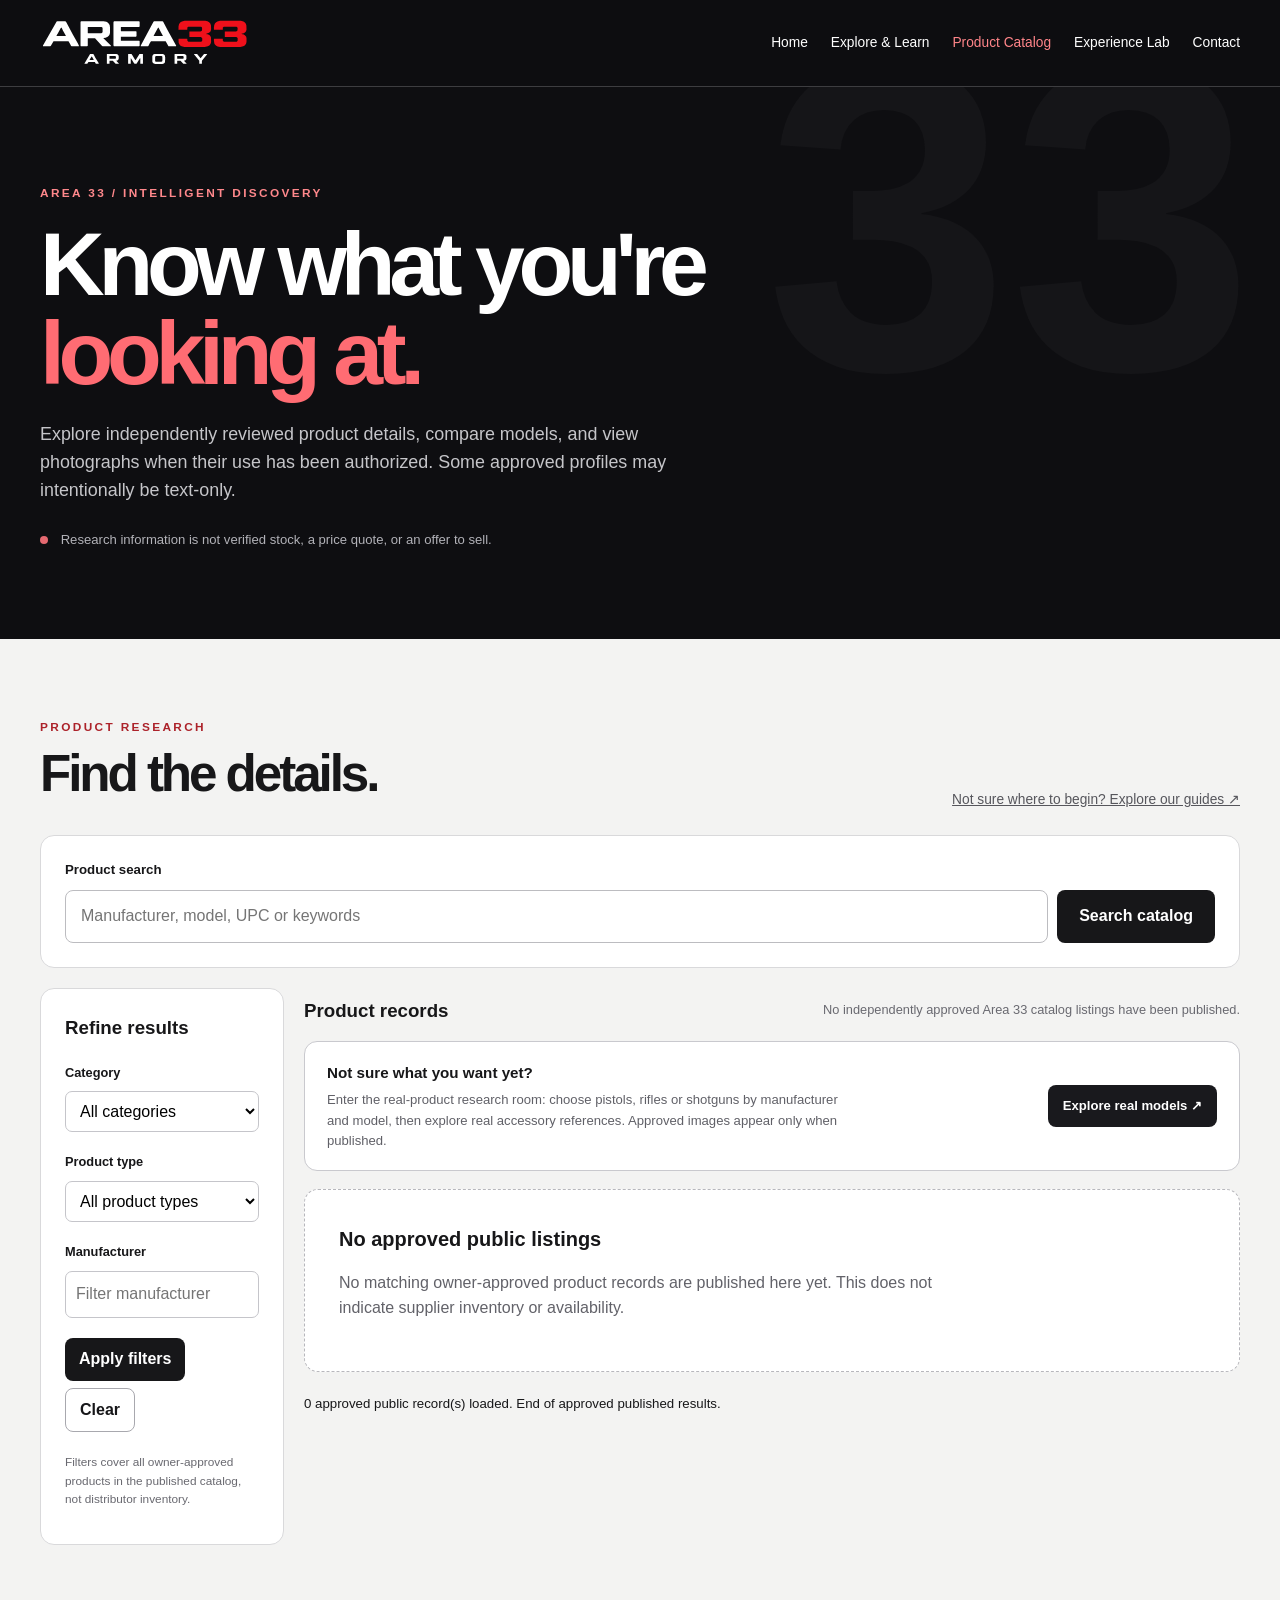
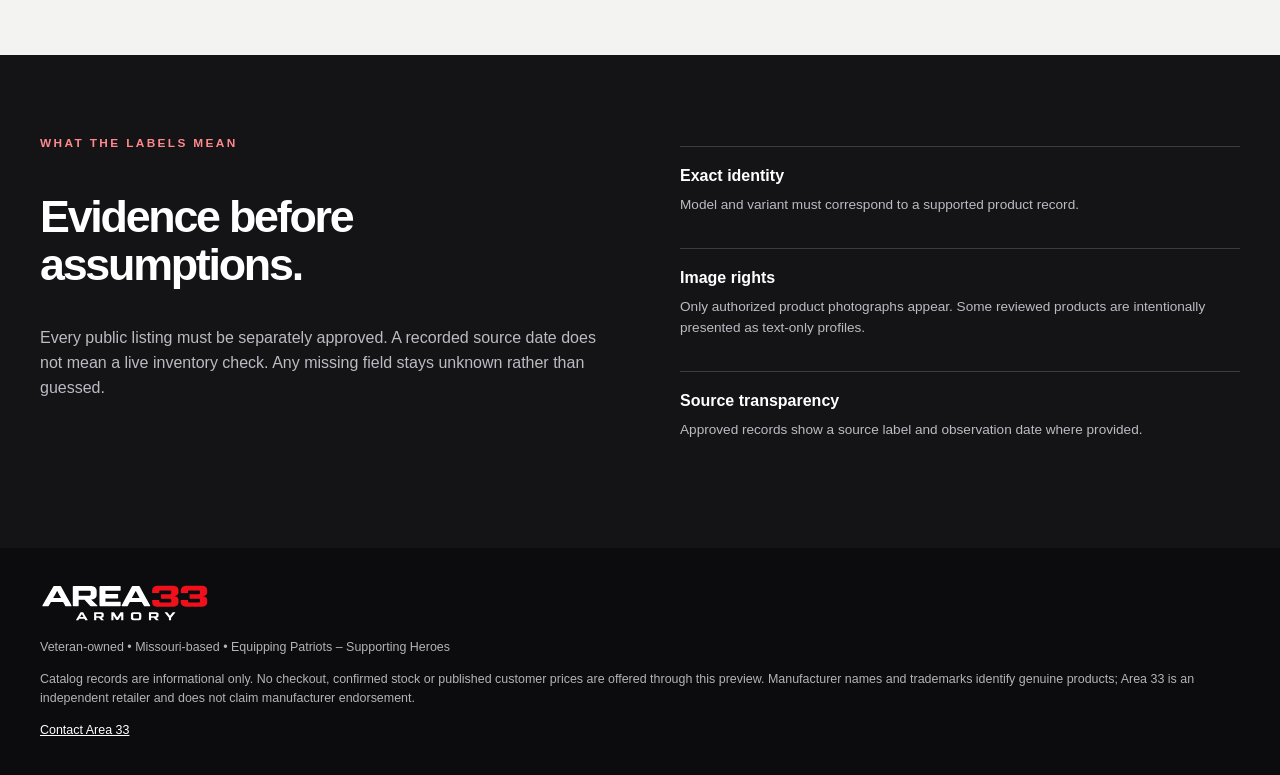
==== commit 45be8f72: "Connect standard catalog to real-product guided showroom as an alternative to unfiltered search" ====
--- a/catalog.html
+++ b/catalog.html
@@ -8,7 +8,7 @@
 <form id="catalog-form" class="search" role="search"><label for="query">Product search</label><div class="search-line"><input id="query" name="query" type="search" placeholder="Manufacturer, model, UPC or keywords" autocomplete="off"><button type="submit">Search catalog</button></div></form>
 <div class="layout"><aside class="filters" aria-label="Catalog filters"><h3>Refine results</h3><label for="category">Category</label><select id="category"><option value="">All categories</option></select><label for="product-type">Product type</label><select id="product-type"><option value="">All product types</option><option value="complete">Complete product</option><option value="part">Part</option><option value="accessory">Accessory</option><option value="ammunition">Ammunition</option><option value="other">Other</option></select><label for="brand">Manufacturer</label><input id="brand" placeholder="Filter manufacturer"><div class="filter-actions"><button id="apply" type="button">Apply filters</button><button id="clear" type="button" class="plain">Clear</button></div><p class="tiny">Filters cover all owner-approved products in the published catalog, not distributor inventory.</p></aside>
 <div class="results"><div class="result-top"><h3>Product records</h3><span id="coverage" class="muted">Connection pending</span></div>
-<div class="mode-offer" aria-label="Optional interactive experience"><div><strong>Prefer to explore visually?</strong><p>This standard catalog is the default. The optional Experience Lab lets you explore research topics and, once approved imagery is available, multi-angle product views.</p></div><a href="studio.html">Try Interactive Studio ↗</a></div><div id="message" class="message" role="status" aria-live="polite"><strong>Catalog not connected yet</strong><p>Our product research interface is being prepared. No verified public catalog is available here yet. You can still explore educational guides or contact Area 33 with a product question.</p><a href="explore.html">Explore guides →</a></div>
+<div class="mode-offer" aria-label="Real product discovery experience"><div><strong>Not sure what you want yet?</strong><p>Enter the real-product research room: choose pistols, rifles or shotguns by manufacturer and model, then explore real accessory references. Approved images appear only when published.</p></div><a href="product-room.html">Explore real models ↗</a></div><div id="message" class="message" role="status" aria-live="polite"><strong>Catalog not connected yet</strong><p>Our product research interface is being prepared. No verified public catalog is available here yet. You can still explore educational guides or contact Area 33 with a product question.</p><a href="explore.html">Explore guides →</a></div>
 <p id="catalog-context" class="muted" hidden role="status"></p><div id="grid" class="cards" aria-live="polite" hidden></div><div id="pagination" class="pagination" hidden><span id="page-label"></span><button id="next" type="button">Load more results</button></div></div></div>
 </section><section id="compare" class="compare-section" hidden aria-labelledby="compare-title"><div class="shell"><div class="section-heading"><div><span class="kicker dark">FACTS SIDE BY SIDE</span><h2 id="compare-title">Compare products</h2></div><button id="reset-compare" type="button" class="plain">Clear comparison</button></div><div id="compare-content" class="compare-wrap" tabindex="0"></div></div></section>
 <section class="trust"><div class="shell trust-grid"><div><span class="kicker">WHAT THE LABELS MEAN</span><h2>Evidence before assumptions.</h2><p>Every public listing must be separately approved. A recorded source date does not mean a live inventory check. Any missing field stays unknown rather than guessed.</p></div><div class="trust-points"><p><strong>Exact identity</strong><span>Model and variant must correspond to a supported product record.</span></p><p><strong>Image rights</strong><span>Only authorized product photographs appear. Some reviewed products are intentionally presented as text-only profiles.</span></p><p><strong>Source transparency</strong><span>Approved records show a source label and observation date where provided.</span></p></div></div></section></main>
--- a/assets/catalog.css
+++ b/assets/catalog.css
@@ -9,3 +9,53 @@
 .product-media.text-first .text-first-brand{font-size:clamp(1.12rem,2vw,1.65rem);font-weight:850;line-height:1.13;letter-spacing:-.04em;overflow-wrap:anywhere}
 .product-media.text-first .text-first-model{color:#56565e;font-size:.9rem;overflow-wrap:anywhere}
 .product-media.text-first small{background:#e7e7e9;color:#303039;border-radius:4px}
+
+
+
+/* Approved-image product gallery. Text-only products never mount this module. */
+.approved-product-gallery{margin:20px 0 26px}
+.gallery-stage{position:relative;isolation:isolate;display:grid;place-items:center;width:100%;height:clamp(290px,40vw,450px);padding:0;border:1px solid #d6d6dc;border-radius:14px;background:#f7f7f8;overflow:hidden;cursor:zoom-in}
+.gallery-hero{width:100%;height:100%;max-width:100%;object-fit:contain;display:block;pointer-events:none;user-select:none;transition:transform .12s ease;transform-origin:50% 50%}
+.gallery-stage.hover-zooming .gallery-hero{transform:scale(2.25)}
+.gallery-hover-label{position:absolute;bottom:12px;right:12px;background:#17171ce3;color:#fff;padding:6px 10px;border-radius:7px;font-size:.74rem;font-weight:720;pointer-events:none}
+.gallery-caption{margin:9px 2px;color:#64646a;font-size:.77rem}
+.gallery-thumbnails{display:flex;gap:9px;overflow-x:auto;padding:7px 1px 13px}
+.gallery-thumb{position:relative;flex:0 0 76px;width:76px;height:76px;border:2px solid #c9c9d0;border-radius:9px;background:#f7f7f8;padding:4px;overflow:hidden}
+.gallery-thumb[aria-pressed="true"]{border-color:#202026;box-shadow:0 0 0 2px #2020262b}
+.gallery-thumb img{display:block;width:100%;height:100%;object-fit:contain;pointer-events:none}
+.gallery-thumb-count{position:absolute;right:2px;bottom:2px;min-width:18px;padding:1px 3px;font-size:.62rem;color:#fff;background:#14141aba;border-radius:4px}
+.gallery-image-error{padding:24px;text-align:center;color:#691f2d;font-size:.85rem}
+.gallery-image-error[hidden]{display:none!important}
+/* Full screen viewer is a modal opened only by an explicit customer click. */
+.approved-gallery-lightbox{position:fixed;inset:0;width:100vw;max-width:100vw;height:100dvh;max-height:100dvh;margin:0;border:0;border-radius:0;padding:0;background:#111115;color:#fff}
+.approved-gallery-lightbox::backdrop{background:#000e}
+.gallery-lightbox-shell{display:flex;flex-direction:column;min-height:100%;height:100%}
+.gallery-lightbox-toolbar{display:flex;gap:18px;justify-content:space-between;align-items:center;padding:15px max(18px,env(safe-area-inset-left));border-bottom:1px solid #393940}
+.gallery-lightbox-toolbar strong{font-size:.95rem;white-space:nowrap;overflow:hidden;text-overflow:ellipsis;max-width:60vw}
+.gallery-count{font-size:.8rem;color:#d3d3da;white-space:nowrap}
+.gallery-close,.gallery-lightbox-controls button{border:1px solid #72727b;background:#242429;color:#fff;border-radius:8px;padding:9px 14px}
+.gallery-close{white-space:nowrap}
+.gallery-lightbox-controls button:disabled{opacity:.35;cursor:not-allowed}
+.gallery-lightbox-stage{flex:1;min-height:0;display:grid;place-items:center;position:relative;overflow:hidden;touch-action:none;user-select:none}
+.gallery-lightbox-stage img{grid-area:1/1;display:block;max-width:100%;max-height:100%;width:100%;height:100%;object-fit:contain;transform-origin:center center;pointer-events:none}
+.gallery-lightbox-stage .gallery-image-error{grid-area:1/1;color:#fff;z-index:2}
+.gallery-lightbox-controls{display:flex;align-items:center;justify-content:center;gap:9px;flex-wrap:wrap;padding:14px;border-top:1px solid #393940}
+.gallery-lightbox-controls button{min-width:42px}
+.gallery-zoom-label{min-width:54px;text-align:center;font-size:.8rem;font-variant-numeric:tabular-nums}
+.gallery-gesture-hint{text-align:center;color:#bdbdc4;font-size:.74rem;margin:0;padding:0 8px max(14px,env(safe-area-inset-bottom))}
+.approved-gallery-lightbox :focus-visible,.approved-product-gallery :focus-visible{outline:3px solid #e56f79;outline-offset:3px}
+@media(hover:none),(pointer:coarse){
+ .gallery-hover-label{font-size:.72rem}
+ .gallery-hover-label{font-size:0}
+ .gallery-hover-label:after{content:"Tap for full-screen zoom";font-size:.72rem}
+}
+@media(max-width:650px){
+ .gallery-stage{height:300px}
+ .gallery-thumb{flex-basis:68px;width:68px;height:68px}
+ .gallery-lightbox-toolbar{gap:9px;padding:10px 12px}
+ .gallery-lightbox-toolbar strong{font-size:.78rem;max-width:42vw}
+ .gallery-lightbox-controls{gap:6px;padding:10px 6px}
+ .gallery-lightbox-controls button{padding:8px 10px}
+ .gallery-gesture-hint{padding-bottom:12px}
+}
+@media(prefers-reduced-motion:reduce){.gallery-hero{transition:none}}
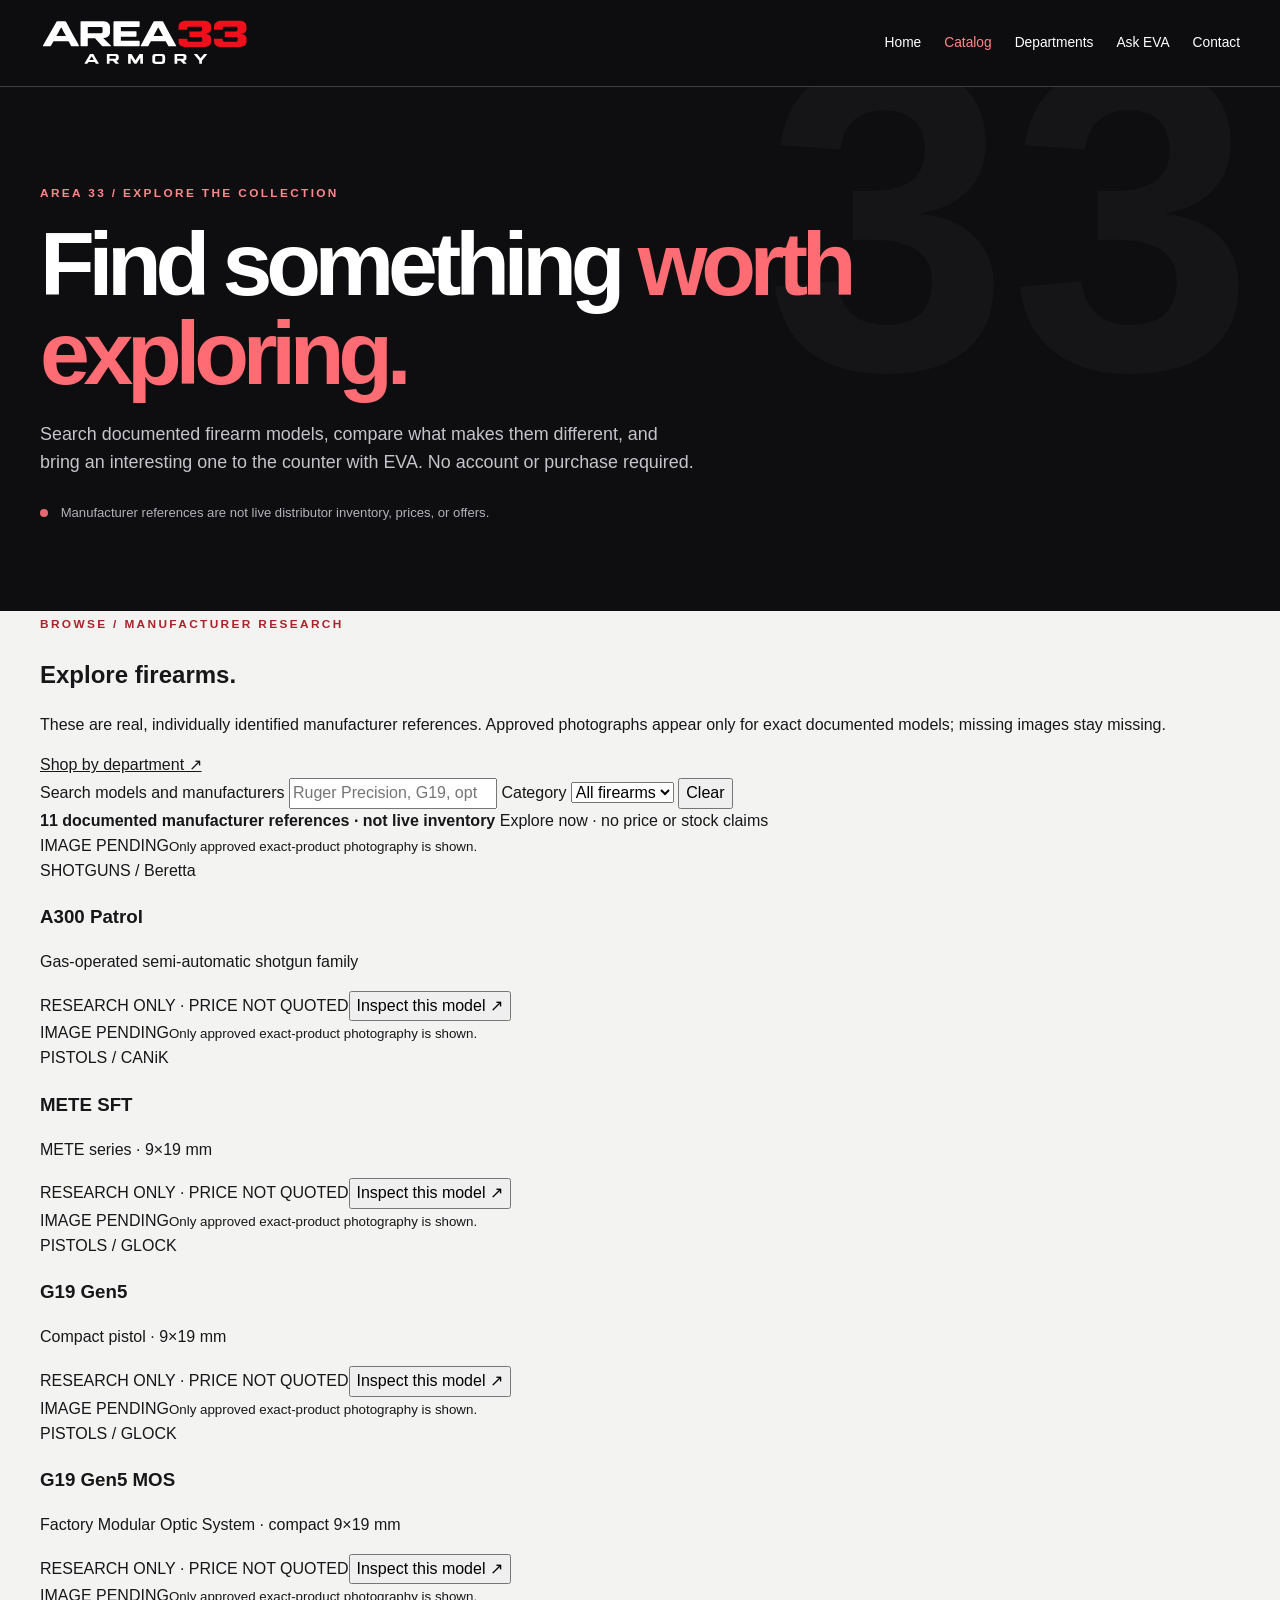
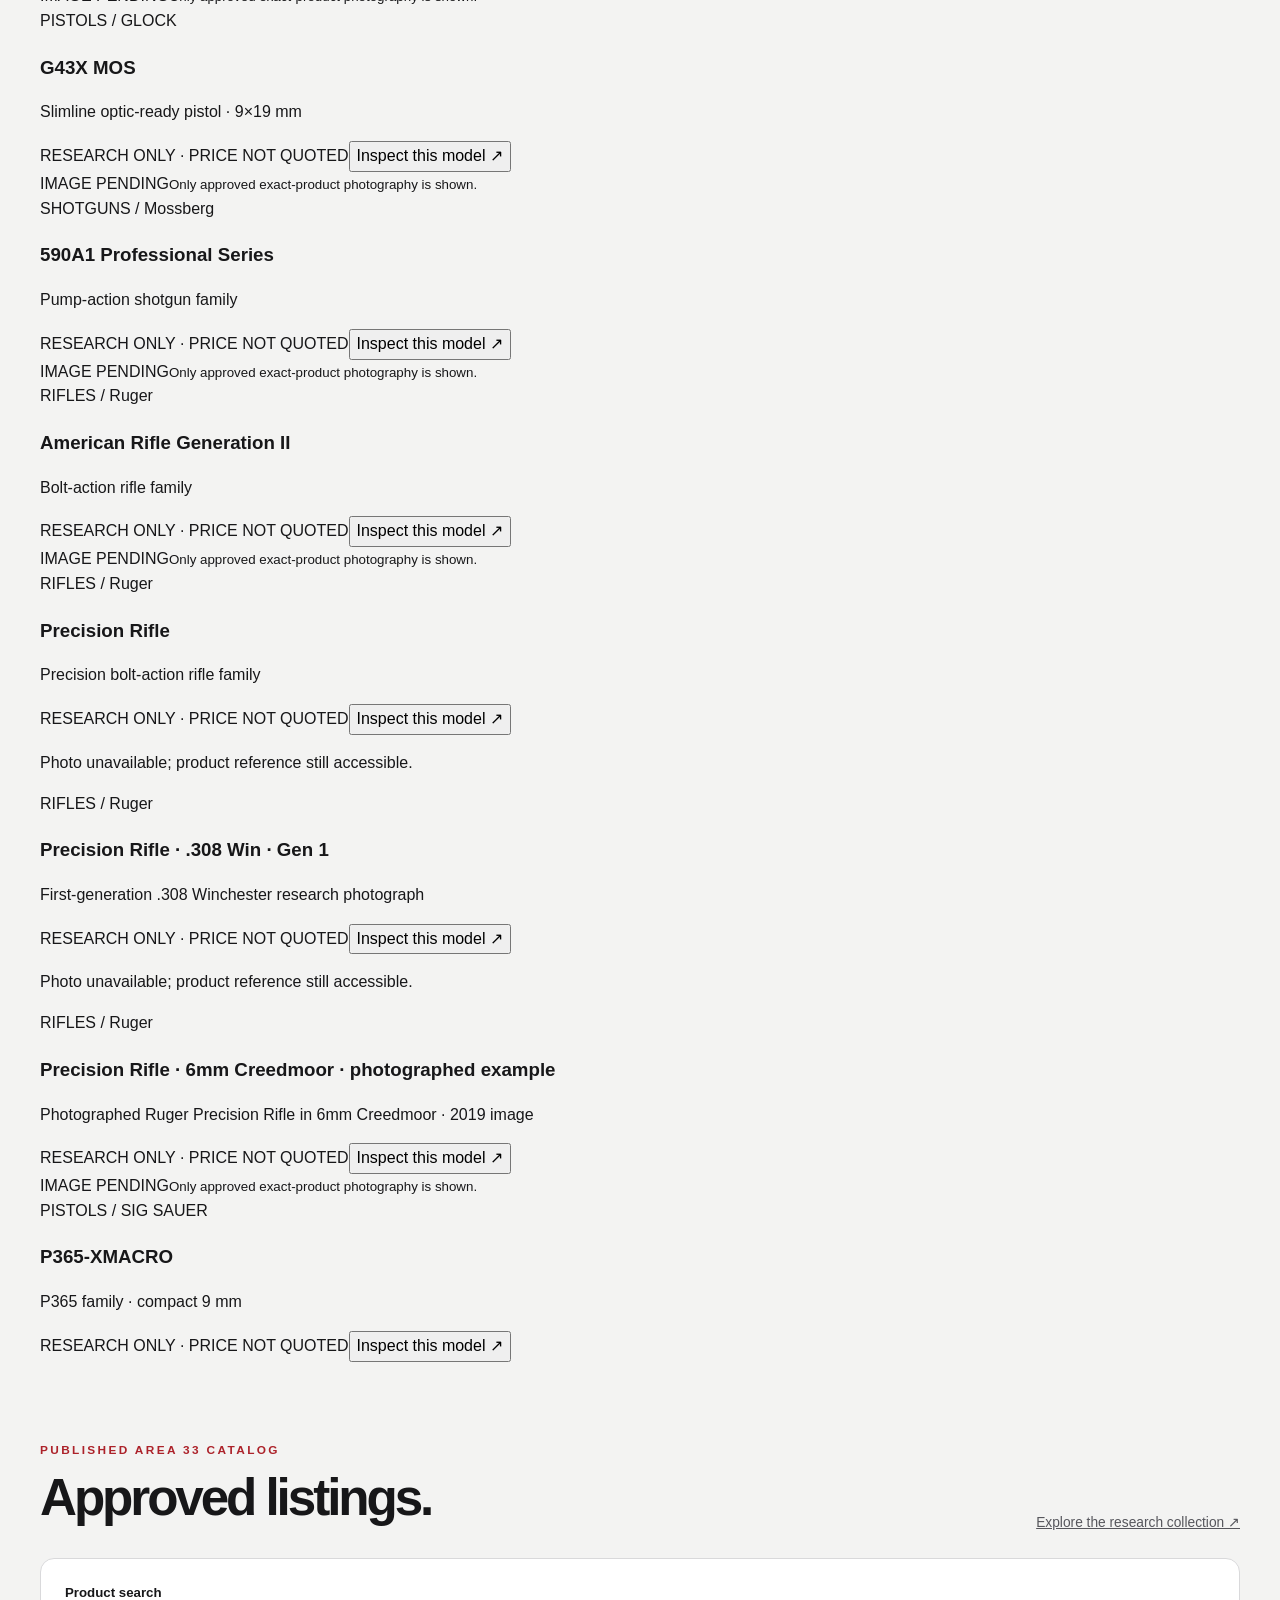
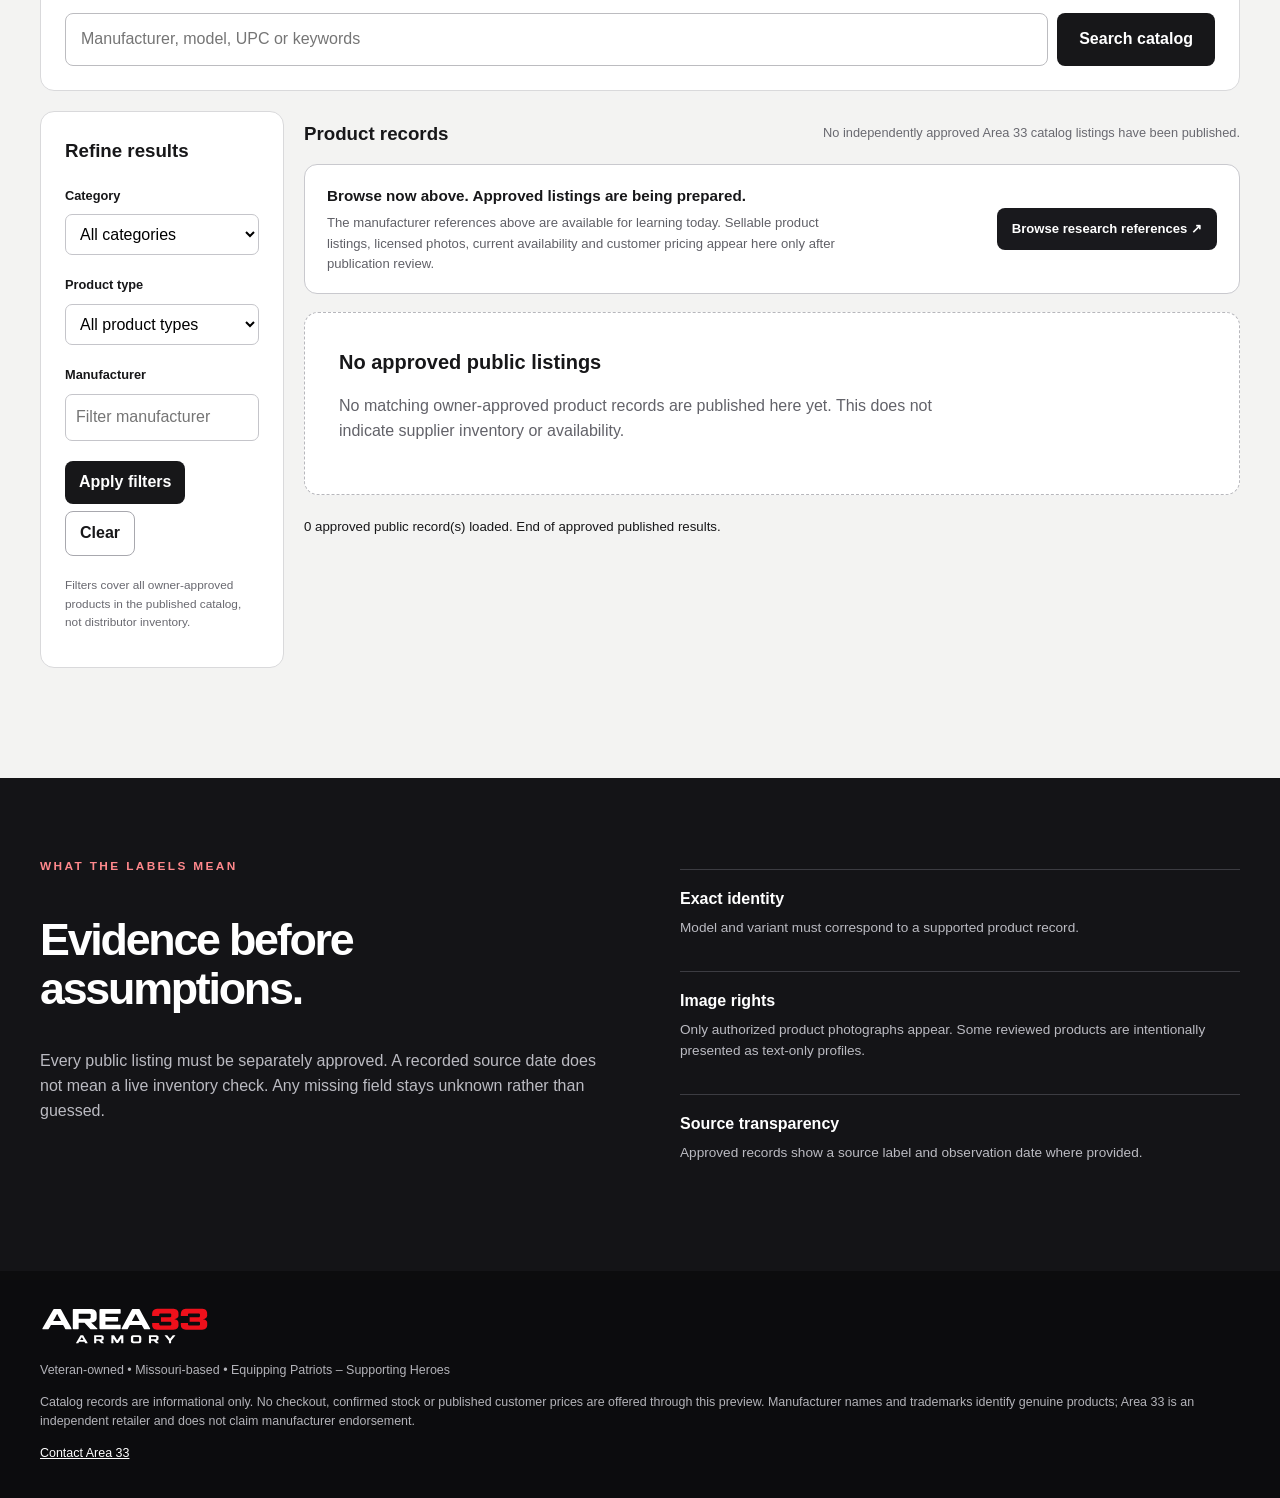
==== commit 15e2c1b2: "Turn Catalog into real searchable manufacturer reference gallery with contextual inspection instead " ====
--- a/catalog.html
+++ b/catalog.html
@@ -1,14 +1,49 @@
 <!doctype html>
 <html lang="en"><head><meta charset="utf-8"><meta name="viewport" content="width=device-width, initial-scale=1"><meta name="theme-color" content="#101013"><meta name="description" content="Area 33 Armory product catalog preview. Public product information will appear after source verification and approval."><title>Product Catalog | Area 33 Armory</title>
-<link rel="stylesheet" href="assets/catalog.css"></head><body>
+<link rel="stylesheet" href="assets/catalog.css">
+<link rel="stylesheet" href="assets/retail-finish.css">
+<link rel="stylesheet" href="assets/catalog-research.css">
+<script type="module" src="assets/catalog-research.js"></script></head><body>
 <a class="skip" href="#main">Skip to catalog</a>
-<header class="site-header"><div class="shell nav"><a href="index.html" aria-label="Area 33 Armory home"><img src="assets/area33-logo-dark.svg" alt="Area 33 Armory" width="210" height="50"></a><nav aria-label="Primary"><a href="index.html">Home</a><a href="explore.html">Explore & Learn</a><a href="catalog.html" aria-current="page">Product Catalog</a><a href="experience-lab.html">Experience Lab</a><a href="contact.html">Contact</a></nav></div></header>
-<main id="main"><section class="intro"><div class="shell"><span class="kicker">AREA 33 / INTELLIGENT DISCOVERY</span><h1>Know what you're <em>looking at.</em></h1><p>Explore independently reviewed product details, compare models, and view photographs when their use has been authorized. Some approved profiles may intentionally be text-only.</p><div class="intro-foot"><span class="dot"></span> Research information is not verified stock, a price quote, or an offer to sell.</div></div></section>
-<section class="shell workspace" aria-labelledby="browse-title"><div class="section-heading"><div><span class="kicker dark">PRODUCT RESEARCH</span><h2 id="browse-title">Find the details.</h2></div><a href="explore.html">Not sure where to begin? Explore our guides ↗</a></div>
+<header class="site-header"><div class="shell nav"><a href="index.html" aria-label="Area 33 Armory home"><img src="assets/area33-logo-dark.svg" alt="Area 33 Armory" width="210" height="50"></a><nav aria-label="Primary"><a href="index.html">Home</a><a href="catalog.html" aria-current="page">Catalog</a><a href="index.html#shop-departments">Departments</a><a href="index.html?inspect=glock-g19-gen5-mos&amp;eva=1">Ask EVA</a><a href="contact.html">Contact</a></nav></div></header>
+<main id="main"><section class="intro"><div class="shell">
+ <span class="kicker">AREA 33 / EXPLORE THE COLLECTION</span>
+ <h1>Find something <em>worth exploring.</em></h1>
+ <p>Search documented firearm models, compare what makes them different, and bring an interesting one to the counter with EVA. No account or purchase required.</p>
+ <div class="intro-foot"><span class="dot"></span> Manufacturer references are not live distributor inventory, prices, or offers.</div>
+ </div></section>
+ <section class="research-catalog shell" aria-labelledby="research-catalog-title">
+  <div class="research-catalog-heading">
+   <div><span class="kicker dark">BROWSE / MANUFACTURER RESEARCH</span>
+    <h2 id="research-catalog-title">Explore firearms.</h2>
+    <p>These are real, individually identified manufacturer references. Approved photographs appear only for exact documented models; missing images stay missing.</p></div>
+   <a href="index.html#shop-departments">Shop by department ↗</a>
+  </div>
+  <div class="research-catalog-controls">
+    <label class="research-search-label" for="research-catalog-search">Search models and manufacturers
+      <input id="research-catalog-search" type="search" maxlength="120" placeholder="Ruger Precision, G19, optic-ready…" autocomplete="off"></label>
+    <label class="research-search-label research-filter" for="research-catalog-type">Category
+      <select id="research-catalog-type"><option value="all">All firearms</option><option value="pistols">Pistols</option>
+       <option value="rifles">Rifles</option><option value="shotguns">Shotguns</option></select></label>
+    <button id="research-catalog-clear" class="research-clear" type="button">Clear</button>
+  </div>
+  <div class="research-catalog-result-line"><strong id="research-catalog-total">Loading manufacturer references…</strong>
+    <span>Explore now · no price or stock claims</span></div>
+  <div id="research-catalog-grid" class="research-catalog-grid" aria-live="polite">
+    <p>Loading available research references…</p>
+  </div>
+ </section>
+ <dialog id="research-catalog-dialog" class="research-catalog-dialog" aria-label="Manufacturer research product detail">
+  <div class="research-dialog-head"><strong>AREA 33 / PRODUCT RESEARCH</strong><button id="research-dialog-close" type="button" aria-label="Close product detail">Close ×</button></div>
+  <div id="research-catalog-detail"></div>
+ </dialog>
+<section class="shell workspace" aria-labelledby="browse-title"><div class="section-heading"><div><span class="kicker dark">PUBLISHED AREA 33 CATALOG</span><h2 id="browse-title">Approved listings.</h2></div><a href="#research-catalog-title">Explore the research collection ↗</a></div>
 <form id="catalog-form" class="search" role="search"><label for="query">Product search</label><div class="search-line"><input id="query" name="query" type="search" placeholder="Manufacturer, model, UPC or keywords" autocomplete="off"><button type="submit">Search catalog</button></div></form>
 <div class="layout"><aside class="filters" aria-label="Catalog filters"><h3>Refine results</h3><label for="category">Category</label><select id="category"><option value="">All categories</option></select><label for="product-type">Product type</label><select id="product-type"><option value="">All product types</option><option value="complete">Complete product</option><option value="part">Part</option><option value="accessory">Accessory</option><option value="ammunition">Ammunition</option><option value="other">Other</option></select><label for="brand">Manufacturer</label><input id="brand" placeholder="Filter manufacturer"><div class="filter-actions"><button id="apply" type="button">Apply filters</button><button id="clear" type="button" class="plain">Clear</button></div><p class="tiny">Filters cover all owner-approved products in the published catalog, not distributor inventory.</p></aside>
 <div class="results"><div class="result-top"><h3>Product records</h3><span id="coverage" class="muted">Connection pending</span></div>
-<div class="mode-offer" aria-label="Real product discovery experience"><div><strong>Not sure what you want yet?</strong><p>Enter the real-product research room: choose pistols, rifles or shotguns by manufacturer and model, then explore real accessory references. Approved images appear only when published.</p></div><a href="product-room.html">Explore real models ↗</a></div><div id="message" class="message" role="status" aria-live="polite"><strong>Catalog not connected yet</strong><p>Our product research interface is being prepared. No verified public catalog is available here yet. You can still explore educational guides or contact Area 33 with a product question.</p><a href="explore.html">Explore guides →</a></div>
+<div class="mode-offer" aria-label="Approved catalog and discovery distinction"><div><strong>Browse now above. Approved listings are being prepared.</strong>
+ <p>The manufacturer references above are available for learning today. Sellable product listings, licensed photos, current availability and customer pricing appear here only after publication review.</p></div><a href="#research-catalog-title">Browse research references ↗</a></div><div id="message" class="message" role="status" aria-live="polite"><strong>Published product listings are not yet connected.</strong>
+ <p>You can explore the manufacturer research collection above right now. This approved-listings section will populate as soon as exact products, publication permissions and source details are verified.</p><a href="#research-catalog-title">Explore researched models ↑</a></div>
 <p id="catalog-context" class="muted" hidden role="status"></p><div id="grid" class="cards" aria-live="polite" hidden></div><div id="pagination" class="pagination" hidden><span id="page-label"></span><button id="next" type="button">Load more results</button></div></div></div>
 </section><section id="compare" class="compare-section" hidden aria-labelledby="compare-title"><div class="shell"><div class="section-heading"><div><span class="kicker dark">FACTS SIDE BY SIDE</span><h2 id="compare-title">Compare products</h2></div><button id="reset-compare" type="button" class="plain">Clear comparison</button></div><div id="compare-content" class="compare-wrap" tabindex="0"></div></div></section>
 <section class="trust"><div class="shell trust-grid"><div><span class="kicker">WHAT THE LABELS MEAN</span><h2>Evidence before assumptions.</h2><p>Every public listing must be separately approved. A recorded source date does not mean a live inventory check. Any missing field stays unknown rather than guessed.</p></div><div class="trust-points"><p><strong>Exact identity</strong><span>Model and variant must correspond to a supported product record.</span></p><p><strong>Image rights</strong><span>Only authorized product photographs appear. Some reviewed products are intentionally presented as text-only profiles.</span></p><p><strong>Source transparency</strong><span>Approved records show a source label and observation date where provided.</span></p></div></div></section></main>
